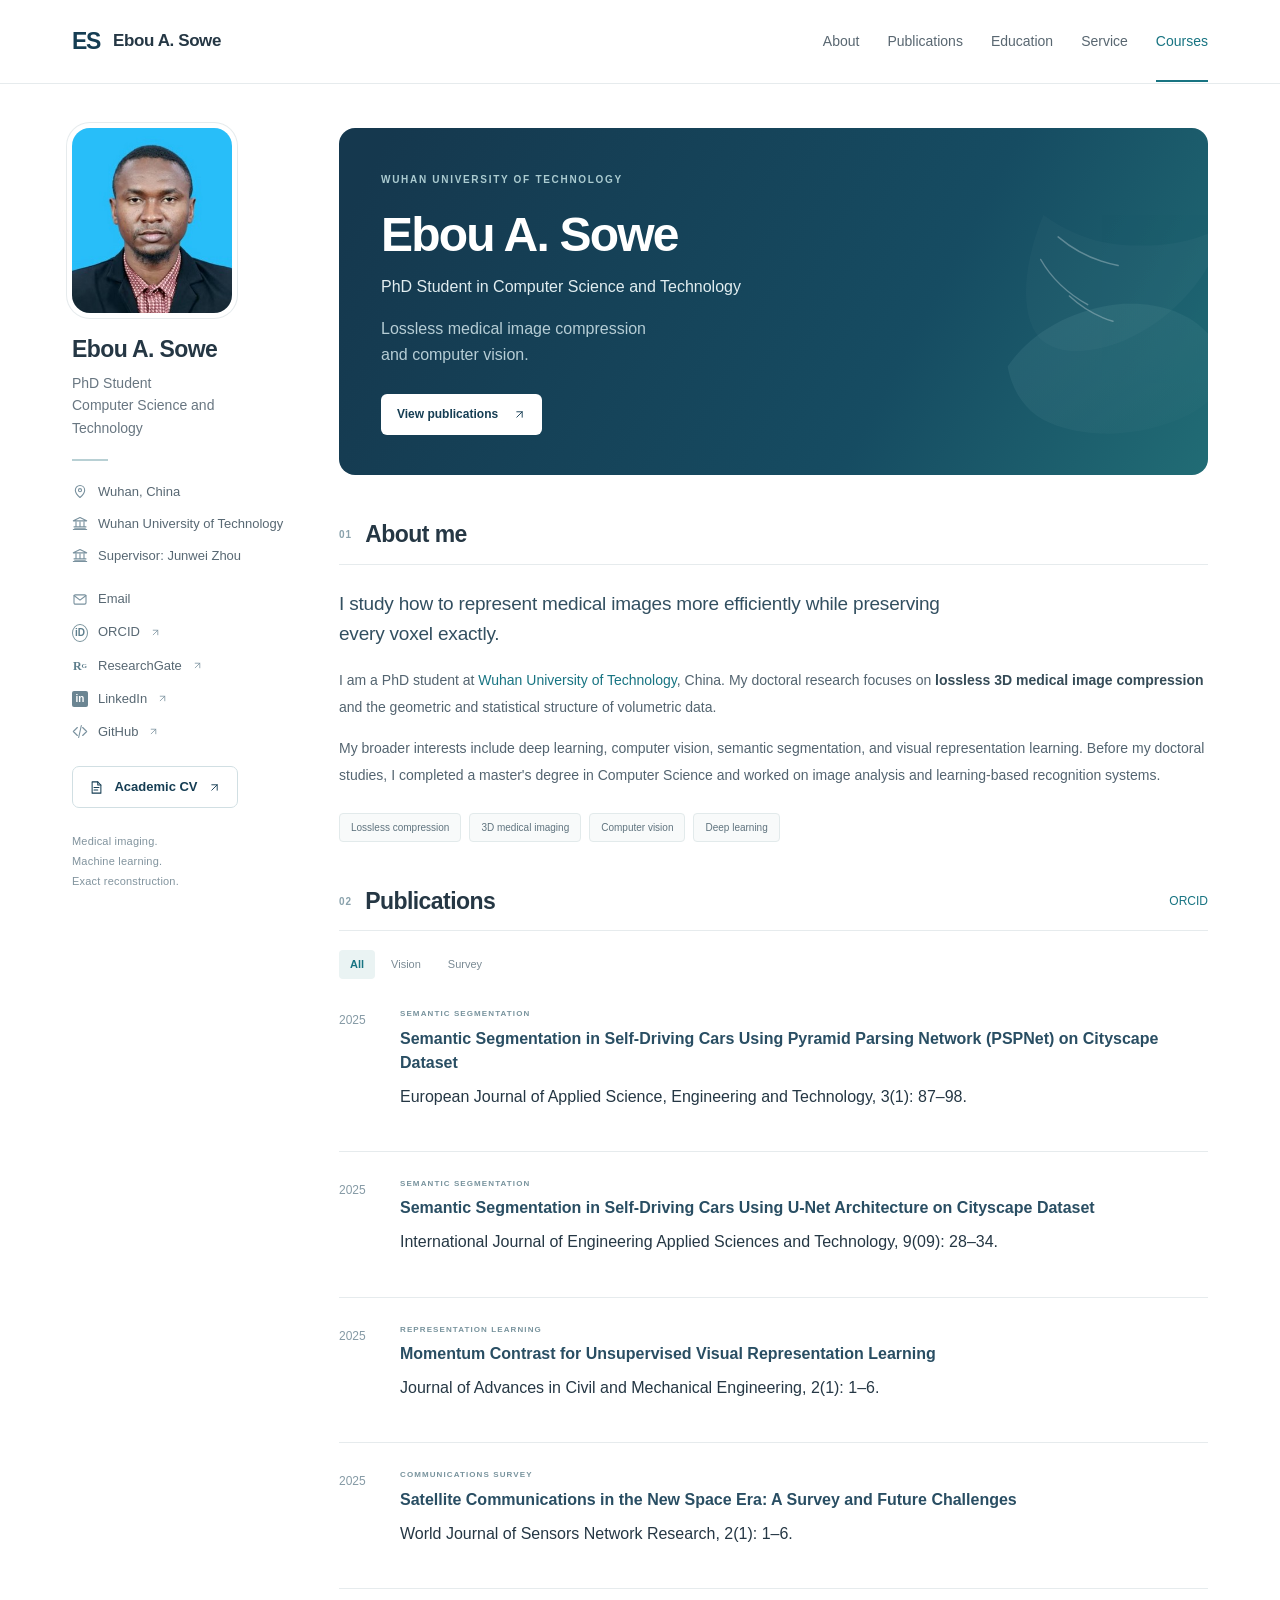
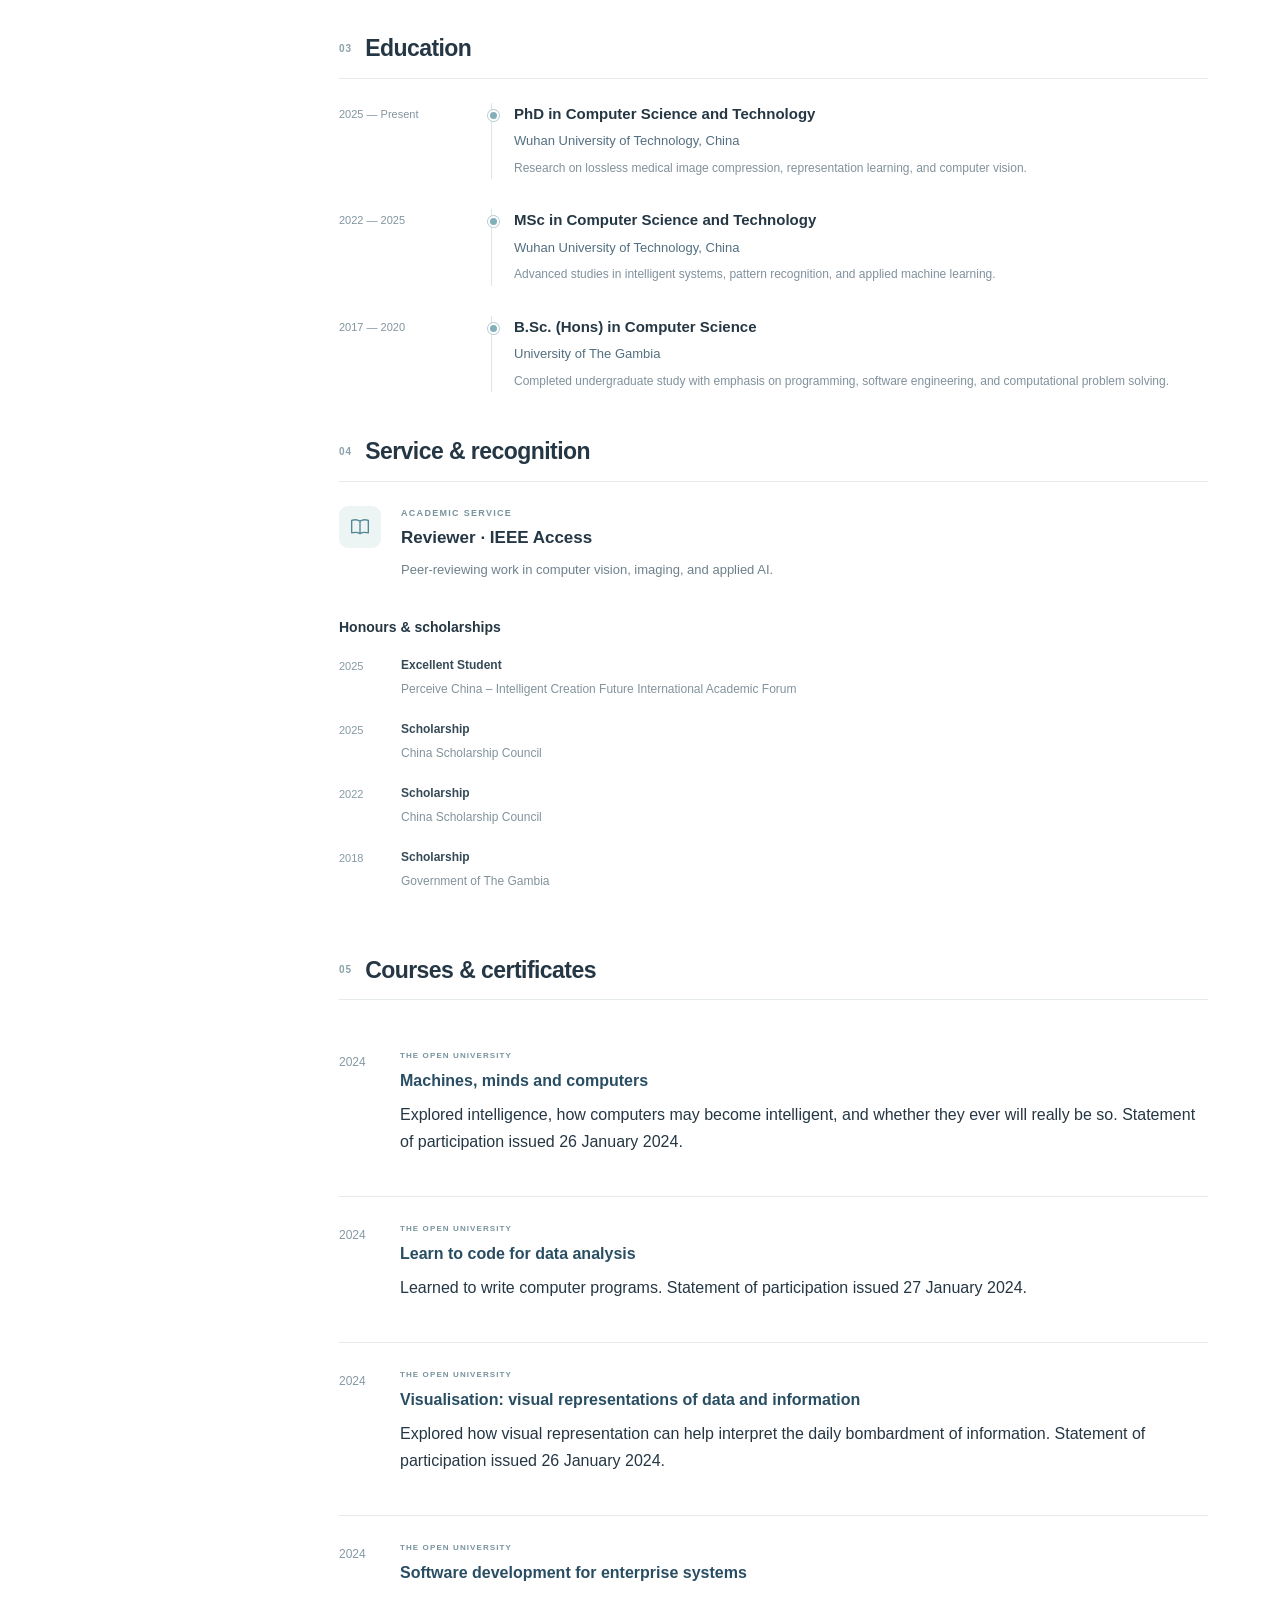
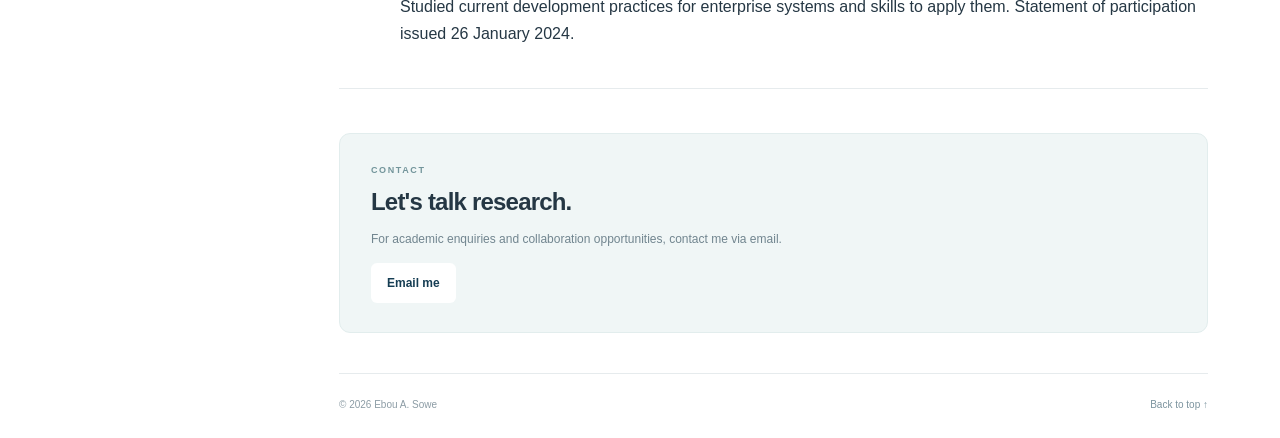
==== index.html @ 0eec3ebd "Remove course durations from OpenLearn labels" ====
<!doctype html>
<html lang="en">
<head>
  <meta charset="utf-8">
  <meta name="viewport" content="width=device-width,initial-scale=1">
  <meta name="description" content="Ebou A. Sowe is a PhD student at Wuhan University of Technology, researching lossless 3D medical image compression, computer vision, and visual representation learning.">
  <meta name="theme-color" content="#123d51">
  <meta property="og:title" content="Ebou A. Sowe | Academic Profile">
  <meta property="og:description" content="Research in lossless medical image compression and computer vision at Wuhan University of Technology.">
  <meta property="og:type" content="website">
  <link rel="canonical" href="https://ebousowe50.github.io/ebousowe/">
  <meta property="og:url" content="https://ebousowe50.github.io/ebousowe/">
  <meta property="og:image" content="https://ebousowe50.github.io/ebousowe/assets/portrait.jpeg">
  <title>Ebou A. Sowe | Academic Profile</title>
  <link rel="icon" href="assets/favicon.svg" type="image/svg+xml">
  <link rel="stylesheet" href="assets/style.css">
  <script src="assets/config.js" defer></script>
  <script src="assets/main.js" defer></script>
</head>
<body>
<a class="skip-link" href="#main">Skip to content</a>
<header class="site-header">
  <div class="header-inner">
    <a class="brand" href="./" aria-label="Ebou A. Sowe, home"><span class="brand-mark">ES</span><span>Ebou A. Sowe</span></a>
    <button class="menu-toggle" type="button" aria-controls="primary-nav" aria-expanded="false">Menu <span aria-hidden="true">☰</span></button>
    <nav id="primary-nav" aria-label="Main navigation">
      <a href="#about" class="active">About</a><a href="#publications">Publications</a><a href="#education">Education</a><a href="#service">Service</a><a href="#courses">Courses</a><a class="mobile-only" href="#contact">Contact</a>
    </nav>
  </div>
</header>
<div class="page-layout">
  <aside class="profile" aria-label="Researcher profile">
    <div class="portrait-wrap"><img src="assets/portrait.jpeg" width="278" height="371" alt="Portrait of Ebou A. Sowe" fetchpriority="high"></div>
    <h2>Ebou A. Sowe</h2>
    <p class="profile-role">PhD Student<br>Computer Science and Technology</p>
    <div class="profile-divider"></div>
    <p class="profile-detail"><svg aria-hidden="true"><use href="assets/icons.svg#pin"/></svg><span>Wuhan, China</span></p>
    <p class="profile-detail"><svg aria-hidden="true"><use href="assets/icons.svg#university"/></svg><a href="https://www.whut.edu.cn/" target="_blank" rel="noopener noreferrer">Wuhan University of Technology</a></p>
    <p class="profile-detail supervisor"><svg aria-hidden="true"><use href="assets/icons.svg#university"/></svg><span>Supervisor: <a href="https://junwzhou.github.io/" target="_blank" rel="noopener noreferrer">Junwei Zhou</a></span></p>
    <div class="profile-links">
      <a href="mailto:ebousowe50@gmail.com"><svg aria-hidden="true"><use href="assets/icons.svg#mail"/></svg>Email</a>
      <a href="https://orcid.org/0009-0000-5506-6283" target="_blank" rel="noopener noreferrer"><span class="orcid-icon" aria-hidden="true">iD</span>ORCID <svg class="arrow-icon external" aria-hidden="true"><use href="assets/icons.svg#arrow-up-right"/></svg></a>
      <a href="https://www.researchgate.net/profile/Ebou-A-Sowe" target="_blank" rel="noopener noreferrer"><span class="letter-icon" aria-hidden="true">R<sup>G</sup></span>ResearchGate <svg class="arrow-icon external" aria-hidden="true"><use href="assets/icons.svg#arrow-up-right"/></svg></a>
      <a href="https://www.linkedin.com/in/ebousowe50" target="_blank" rel="noopener noreferrer"><span class="linkedin-icon" aria-hidden="true">in</span>LinkedIn <svg class="arrow-icon external" aria-hidden="true"><use href="assets/icons.svg#arrow-up-right"/></svg></a>
      <a data-github-link hidden target="_blank" rel="noopener noreferrer"><svg aria-hidden="true"><use href="assets/icons.svg#code"/></svg>GitHub <svg class="arrow-icon external" aria-hidden="true"><use href="assets/icons.svg#arrow-up-right"/></svg></a>
      <a data-scholar-link hidden target="_blank" rel="noopener noreferrer"><svg aria-hidden="true"><use href="assets/icons.svg#book"/></svg>Google Scholar <svg class="arrow-icon external" aria-hidden="true"><use href="assets/icons.svg#arrow-up-right"/></svg></a>
    </div>
    <a class="cv-link" href="cv.html"><svg aria-hidden="true"><use href="assets/icons.svg#document"/></svg>Academic CV <svg class="arrow-icon" aria-hidden="true"><use href="assets/icons.svg#arrow-up-right"/></svg></a>
    <p class="profile-note">Medical imaging.<br>Machine learning.<br>Exact reconstruction.</p>
  </aside>

  <main id="main">
    <section class="hero" aria-labelledby="page-title">
      <div class="hero-content">
        <p class="eyebrow">Wuhan University of Technology</p>
        <h1 id="page-title">Ebou A. Sowe</h1>
        <p class="hero-role">PhD Student in Computer Science and Technology</p>
        <p class="hero-focus">Lossless medical image compression<br>and computer vision.</p>
        <div class="hero-actions"><a class="button button-light" href="#publications">View publications <svg class="arrow-icon" aria-hidden="true"><use href="assets/icons.svg#arrow-up-right"/></svg></a></div>
      </div>
      <svg class="volume-art" viewBox="0 0 270 310" aria-hidden="true"><defs><linearGradient id="slice" x1="0" y1="0" x2="1" y2="1"><stop stop-color="#8fd3d6" stop-opacity=".17"/><stop offset="1" stop-color="#ffffff" stop-opacity="0"/></linearGradient></defs><path d="M26 228c28-42 80-68 133-72 49-3 100 18 111 61 9 36-13 58-53 74-44 17-99 20-142 2-29-12-44-38-49-65Z" fill="url(#slice)"/><path d="M67 54c27 19 55 31 88 34 46 4 92-3 120-23-9 41-35 79-71 107-49 38-109 49-137 27-28-22-25-85 0-145Z" fill="rgba(255,255,255,.04)"/><g fill="none" stroke="rgba(255,255,255,.45)" stroke-linecap="round"><path d="M64 105c12 21 31 39 54 52"/><path d="M84 79c20 17 43 28 69 33"/><path d="M97 147c14 13 30 23 50 29"/></g></svg>
    </section>

    <section id="about" class="content-section about-section" aria-labelledby="about-title">
      <div class="section-heading"><span class="section-number">01</span><h2 id="about-title">About me</h2></div>
      <p class="intro">I study how to represent medical images more efficiently while preserving every voxel exactly.</p>
      <p>I am a PhD student at <a href="https://www.whut.edu.cn/" target="_blank" rel="noopener noreferrer">Wuhan University of Technology</a>, China. My doctoral research focuses on <strong>lossless 3D medical image compression</strong> and the geometric and statistical structure of volumetric data.</p>
      <p>My broader interests include deep learning, computer vision, semantic segmentation, and visual representation learning. Before my doctoral studies, I completed a master's degree in Computer Science and worked on image analysis and learning-based recognition systems.</p>
      <div class="interest-tags" aria-label="Research interests"><span>Lossless compression</span><span>3D medical imaging</span><span>Computer vision</span><span>Deep learning</span></div>
    </section>

    <section id="publications" class="content-section" aria-labelledby="publications-title">
      <div class="section-heading"><span class="section-number">02</span><h2 id="publications-title">Publications</h2><a class="section-aside section-link" href="https://orcid.org/0009-0000-5506-6283" target="_blank" rel="noopener noreferrer">ORCID</a></div>
      <div class="publication-tools"><div class="publication-filters" role="group" aria-label="Filter publications"><button type="button" class="selected" data-filter="all" aria-pressed="true">All</button><button type="button" data-filter="vision" aria-pressed="false">Vision</button><button type="button" data-filter="survey" aria-pressed="false">Survey</button></div></div>
      <div class="publication-list">
        <article class="publication" data-category="vision"><div class="publication-year">2025</div><div class="publication-body"><p class="item-label">Semantic segmentation</p><h3><a href="https://www.ejase.thelight.pub/issue/41695/2025-03-01-02" target="_blank" rel="noopener noreferrer">Semantic Segmentation in Self-Driving Cars Using Pyramid Parsing Network (PSPNet) on Cityscape Dataset</a></h3><p>European Journal of Applied Science, Engineering and Technology, 3(1): 87–98.</p></div></article>
        <article class="publication" data-category="vision"><div class="publication-year">2025</div><div class="publication-body"><p class="item-label">Semantic segmentation</p><h3><a href="https://ijeast.com/index.php?option=com_content&amp;view=article&amp;id=29" target="_blank" rel="noopener noreferrer">Semantic Segmentation in Self-Driving Cars Using U-Net Architecture on Cityscape Dataset</a></h3><p>International Journal of Engineering Applied Sciences and Technology, 9(09): 28–34.</p></div></article>
        <article class="publication" data-category="vision"><div class="publication-year">2025</div><div class="publication-body"><p class="item-label">Representation learning</p><h3><a href="https://www.researchgate.net/publication/390202580_Momentum_Contrast_for_Unsupervised_Visual_Representation_Learning" target="_blank" rel="noopener noreferrer">Momentum Contrast for Unsupervised Visual Representation Learning</a></h3><p>Journal of Advances in Civil and Mechanical Engineering, 2(1): 1–6.</p></div></article>
        <article class="publication" data-category="survey"><div class="publication-year">2025</div><div class="publication-body"><p class="item-label">Communications survey</p><h3><a href="https://mkscienceset.com/articles_file/217-_article1740030679.pdf" target="_blank" rel="noopener noreferrer">Satellite Communications in the New Space Era: A Survey and Future Challenges</a></h3><p>World Journal of Sensors Network Research, 2(1): 1–6.</p></div></article>
      </div>
    </section>

    <section id="education" class="content-section" aria-labelledby="education-title">
      <div class="section-heading"><span class="section-number">03</span><h2 id="education-title">Education</h2></div>
      <div class="timeline">
        <article><p class="timeline-date">2025 — Present</p><div><h3>PhD in Computer Science and Technology</h3><p class="institution">Wuhan University of Technology, China</p><p>Research on lossless medical image compression, representation learning, and computer vision.</p></div></article>
        <article><p class="timeline-date">2022 — 2025</p><div><h3>MSc in Computer Science and Technology</h3><p class="institution">Wuhan University of Technology, China</p><p>Advanced studies in intelligent systems, pattern recognition, and applied machine learning.</p></div></article>
        <article><p class="timeline-date">2017 — 2020</p><div><h3>B.Sc. (Hons) in Computer Science</h3><p class="institution">University of The Gambia</p><p>Completed undergraduate study with emphasis on programming, software engineering, and computational problem solving.</p></div></article>
      </div>
    </section>

    <section id="service" class="content-section" aria-labelledby="service-title">
      <div class="section-heading"><span class="section-number">04</span><h2 id="service-title">Service & recognition</h2></div>
      <div class="service-block"><div class="service-badge" aria-hidden="true"><svg><use href="assets/icons.svg#book"/></svg></div><div><p class="item-label">Academic service</p><h3>Reviewer · IEEE Access</h3><p>Peer-reviewing work in computer vision, imaging, and applied AI.</p></div></div>
      <h3 class="subheading">Honours & scholarships</h3><ul class="honours-list"><li><span>2025</span><div><strong>Excellent Student</strong><p>Perceive China – Intelligent Creation Future International Academic Forum</p></div></li><li><span>2025</span><div><strong>Scholarship</strong><p>China Scholarship Council</p></div></li><li><span>2022</span><div><strong>Scholarship</strong><p>China Scholarship Council</p></div></li><li><span>2018</span><div><strong>Scholarship</strong><p>Government of The Gambia</p></div></li></ul>
    </section>

    <section id="courses" class="content-section" aria-labelledby="courses-title">
      <div class="section-heading"><span class="section-number">05</span><h2 id="courses-title">Courses & certificates</h2></div>
      <div class="publication-list">
        <article class="publication"><div class="publication-year">2024</div><div class="publication-body"><p class="item-label">The Open University</p><h3><a href="https://www.open.edu/openlearn/digital-computing/machines-minds-and-computers/content-section-0" target="_blank" rel="noopener noreferrer">Machines, minds and computers</a></h3><p>Explored intelligence, how computers may become intelligent, and whether they ever will really be so. Statement of participation issued 26 January 2024.</p></div></article>
        <article class="publication"><div class="publication-year">2024</div><div class="publication-body"><p class="item-label">The Open University</p><h3><a href="https://www.open.edu/openlearn/digital-computing/learn-code-data-analysis/content-section-overview" target="_blank" rel="noopener noreferrer">Learn to code for data analysis</a></h3><p>Learned to write computer programs. Statement of participation issued 27 January 2024.</p></div></article>
        <article class="publication"><div class="publication-year">2024</div><div class="publication-body"><p class="item-label">The Open University</p><h3><a href="https://www.open.edu/openlearn/science-maths-technology/visualisation-visual-representations-data-and-information/content-section-0" target="_blank" rel="noopener noreferrer">Visualisation: visual representations of data and information</a></h3><p>Explored how visual representation can help interpret the daily bombardment of information. Statement of participation issued 26 January 2024.</p></div></article>
        <article class="publication"><div class="publication-year">2024</div><div class="publication-body"><p class="item-label">The Open University</p><h3><a href="https://www.open.edu/openlearn/science-maths-technology/software-development-enterprise-systems/content-section-0" target="_blank" rel="noopener noreferrer">Software development for enterprise systems</a></h3><p>Studied current development practices for enterprise systems and skills to apply them. Statement of participation issued 26 January 2024.</p></div></article>
      </div>
    </section>

    <section id="contact" class="contact-section" aria-labelledby="contact-title"><div><p class="eyebrow">Contact</p><h2 id="contact-title">Let's talk research.</h2><p>For academic enquiries and collaboration opportunities, contact me via email.</p><a class="button button-light" href="mailto:ebousowe50@gmail.com">Email me</a></div></section>
    <footer><p>© <span data-current-year>2026</span> Ebou A. Sowe</p><a href="#main">Back to top <span aria-hidden="true">↑</span></a></footer>
  </main>
</div>
</body>
</html>
---- assets/style.css ----
/* Academic profile. No framework or third-party font requests required. */
:root{--ink:#253744;--muted:#687681;--teal:#187482;--navy:#153d53;--line:#e6ebed;--paper:#fff;--soft:#f4f8f8;--radius:16px;--font:-apple-system,BlinkMacSystemFont,"Segoe UI",Roboto,Helvetica,Arial,sans-serif}
*{box-sizing:border-box}html{scroll-behavior:smooth;scroll-padding-top:100px}body{margin:0;background:var(--paper);font:16px/1.7 var(--font);color:var(--ink);-webkit-font-smoothing:antialiased}a{color:var(--teal);text-decoration:none}a:hover{text-decoration:underline;text-underline-offset:4px}button{font:inherit;cursor:pointer}a,button,summary{-webkit-tap-highlight-color:transparent}a:focus-visible,button:focus-visible,summary:focus-visible,pre:focus-visible{outline:3px solid #399da6;outline-offset:4px}button:disabled{cursor:default}[hidden]{display:none!important}h1,h2,h3,p{margin-top:0}h1,h2,h3{color:var(--ink);line-height:1.25}svg{width:20px;height:20px;fill:none;stroke:currentColor;stroke-width:1.65;stroke-linecap:round;stroke-linejoin:round;flex-shrink:0}.skip-link{position:fixed;top:-100px;left:20px;z-index:100;background:white;padding:10px 16px;box-shadow:0 2px 12px #0002}.skip-link:focus{top:8px}.site-header{position:sticky;top:0;background:rgba(255,255,255,.97);z-index:20;border-bottom:1px solid var(--line)}.header-inner{max-width:1200px;margin:auto;height:83px;padding:0 32px;display:flex;align-items:center;justify-content:space-between;gap:32px}.brand{display:flex;align-items:center;gap:13px;font-size:17px;font-weight:700;letter-spacing:-.4px;color:var(--ink);white-space:nowrap}.brand:hover{text-decoration:none}.brand-mark{font-size:23px;color:var(--navy);letter-spacing:-1.3px}.brand-mark span{color:var(--teal)}nav{display:flex;align-items:center;gap:28px}nav a{font-size:14px;font-weight:500;color:#596771;position:relative;padding:29px 0}nav a:hover,nav a.active{color:var(--teal);text-decoration:none}nav a.active:after{position:absolute;content:"";height:2px;background:var(--teal);bottom:0;left:0;right:0}.menu-toggle{display:none}.page-layout{max-width:1200px;padding:44px 32px 0;margin:auto;display:grid;grid-template-columns:212px minmax(0,1fr);gap:55px}.profile{position:sticky;top:120px;align-self:start}.portrait-wrap{width:160px;height:185px;border-radius:18px;overflow:hidden;background:#eaf2f4;margin-bottom:22px;box-shadow:0 0 0 5px #fff,0 0 0 6px var(--line)}.portrait-wrap img{width:100%;height:100%;object-fit:cover;object-position:center 34%;display:block}.profile h2{font-size:23px;letter-spacing:-.6px;margin-bottom:8px}.profile-role{font-size:14px;line-height:1.6;color:var(--muted);margin-bottom:20px}.profile-divider{width:36px;height:2px;background:#b8d0d4;margin-bottom:21px}.profile-detail,.profile-links a{font-size:13px;display:flex;align-items:flex-start;gap:10px;line-height:1.55;margin-bottom:12px;color:#586873}.profile-detail svg,.profile-links svg{width:16px;height:19px;color:#79919e}.profile-detail a{color:inherit}.profile-links{margin-top:23px}.profile-links a{align-items:center;margin-bottom:13px}.profile-links a:hover{color:var(--teal)}.external{font-size:12px;color:#8ca0a7}.orcid-icon,.linkedin-icon,.letter-icon{display:inline-flex;width:16px;flex-shrink:0;align-items:center;justify-content:center;font-size:12px;line-height:16px;color:#5e7e8c;font-weight:700}.orcid-icon{border:1px solid #7a949d;border-radius:50%;font-size:10px}.linkedin-icon{background:#6b8592;color:#fff;border-radius:2px;font-size:10px}.letter-icon{font-family:Georgia,serif}.letter-icon sup{font-size:7px}.cv-link{display:flex;align-items:center;justify-content:center;gap:10px;border:1px solid #d1dfe3;border-radius:7px;color:var(--navy);font-size:13px;font-weight:600;padding:9px 14px;width:166px;margin-top:24px}.cv-link svg{width:15px;height:17px}.cv-link:hover{background:var(--soft);text-decoration:none}.profile-note{font-size:11px;line-height:1.8;color:#82949e;margin:24px 0 0;letter-spacing:.2px}.hero{position:relative;overflow:hidden;background:linear-gradient(118deg,#15384e 5%,#164c62 65%,#216c75 100%);border-radius:var(--radius);padding:43px 42px 40px;min-height:341px;color:#d9e7ea}.hero-content{position:relative;z-index:1}.eyebrow{font-size:10px;text-transform:uppercase;letter-spacing:1.7px;font-weight:650;margin:0 0 17px}.hero .eyebrow{color:#abcbd0}.hero h1{font-size:48px;letter-spacing:-1.8px;font-weight:700;color:#fff;margin-bottom:8px}.hero-dot{color:#8ed0c7}.hero-role{font-size:16px;color:#e1edf0;margin-bottom:16px}.hero-focus{font-size:16px;color:#b6cdd5;line-height:1.6;margin-bottom:27px}.hero-actions{display:flex;gap:25px;align-items:center}.button{border-radius:6px;font-size:12px;display:inline-flex;align-items:center;gap:15px;padding:10px 16px;font-weight:650}.button-light{background:#fff;color:var(--navy)}.button:hover{text-decoration:none;box-shadow:0 3px 12px #0002}.hero-contact{font-size:12px;color:#d4e6e8}.hero-contact span{margin-left:9px}.volume-art{position:absolute;width:235px;height:280px;right:-12px;top:35px;stroke:none;opacity:.65}.content-section{padding-top:45px;scroll-margin-top:5px}.section-heading{display:flex;align-items:center;gap:13px;margin-bottom:24px;border-bottom:1px solid var(--line);padding-bottom:15px}.section-heading h2{font-size:23px;margin:0;letter-spacing:-.55px;font-weight:650}.section-number{font-size:10px;color:#8aa2ac;font-weight:600;letter-spacing:1px}.section-aside{font-size:10px;color:#84939c;margin-left:auto;white-space:nowrap}.section-link{color:var(--teal);font-size:12px}.content-section>p{font-size:14px;line-height:1.9;color:#536470;margin-bottom:15px}.content-section>p.intro{font-size:19px;line-height:1.6;color:#324f60;letter-spacing:-.2px;margin-bottom:18px;max-width:650px}.content-section strong{font-weight:600;color:#354b57}.interest-tags{display:flex;flex-wrap:wrap;gap:8px;margin-top:24px}.interest-tags span{font-size:10px;padding:5px 11px;border:1px solid #e2eaeb;border-radius:4px;background:#f8fafa;color:#60747f}.content-section>p.section-intro{font-size:13px;margin-top:-6px;margin-bottom:22px}.research-list{border:1px solid var(--line);border-radius:11px;padding:0 24px}.research-item{display:grid;grid-template-columns:34px 1fr;gap:19px;padding:25px 0;border-bottom:1px solid var(--line)}.research-item:last-child{border-bottom:0}.research-glyph{color:#6f9aa4;padding-top:5px}.research-glyph svg{width:28px;height:28px;stroke-width:1.3}.item-label{font-size:9px;font-weight:650;letter-spacing:1.3px;text-transform:uppercase;color:#78939d;margin:0 0 6px}.research-item h3{font-size:18px;margin-bottom:8px;letter-spacing:-.3px}.research-item p:not(.item-label){font-size:13px;line-height:1.8;color:#677985;margin-bottom:12px;max-width:585px}.small-tags{display:flex;gap:15px;flex-wrap:wrap;font-size:10px;color:#71909a}.small-tags span+span:before{content:"·";margin-right:15px;color:#9db3bb}.publication-tools{display:flex;align-items:center;justify-content:space-between;gap:15px;margin:-5px 0 3px}.publication-filters{display:flex;gap:5px;flex-wrap:wrap}.publication-filters button{border:0;border-radius:4px;padding:5px 11px;font-size:11px;color:#7a8a94;background:transparent}.publication-filters button:hover{background:#f1f6f6}.publication-filters button.selected{color:var(--teal);background:#eaf3f3;font-weight:600}#publication-count{font-size:10px;color:#91a0a8;margin:0;white-space:nowrap}.publication{display:grid;grid-template-columns:44px minmax(0,1fr);gap:17px;padding:25px 0;border-bottom:1px solid var(--line)}.publication-year{color:#859aa5;font-size:12px;padding-top:3px}.publication h3{font-size:16px;line-height:1.5;font-weight:600;margin-bottom:8px}.publication h3 a{color:#294e63}.publication h3 a:hover{color:var(--teal)}.publication .item-label{font-size:8px;letter-spacing:1.1px}.authors{font-size:12px;color:#687e8b;line-height:1.7;margin-bottom:5px}.authors strong{font-weight:600}.venue{font-size:11px;font-style:italic;color:#7f919d;line-height:1.8;margin-bottom:11px}.publication-actions{display:flex;align-items:baseline;gap:17px;flex-wrap:wrap;font-size:10px}.publication-actions>a{font-weight:600}.publication-actions details{flex:1;min-width:0}.publication-actions summary{cursor:pointer;color:#79919d;list-style:none}.publication-actions summary::-webkit-details-marker{display:none}.publication-actions summary:after{content:" +";color:#96a7af}.publication-actions details[open] summary:after{content:" −"}.publication-actions pre{white-space:pre-wrap;overflow-wrap:anywhere;word-break:break-word;max-width:100%;font-size:10px;line-height:1.6;background:var(--soft);border-radius:5px;padding:14px;color:#587482}.timeline{position:relative}.timeline article{display:grid;grid-template-columns:130px 1fr;gap:22px;position:relative;padding-bottom:30px}.timeline article:last-child{padding-bottom:0}.timeline-date{font-size:11px;color:#81949f;line-height:1.7;padding-top:2px;margin-bottom:0}.timeline article>div{padding-left:22px;border-left:1px solid #dce6e9;position:relative}.timeline article>div:before{content:"";position:absolute;left:-4px;top:7px;width:7px;height:7px;background:#83afb8;border:2px solid #fff;box-shadow:0 0 0 1px #b8cdd1;border-radius:50%}.timeline h3{font-size:15px;line-height:1.5;margin-bottom:4px}.timeline p:not(.timeline-date){font-size:12px;line-height:1.8;color:#80919c;margin-bottom:0}.timeline p.institution{font-size:13px;color:#536f80;margin-bottom:5px}.service-block{display:grid;grid-template-columns:44px 1fr;gap:18px}.service-badge{height:42px;width:42px;border-radius:9px;background:#edf4f4;display:grid;place-items:center;color:#548895}.service-block h3{font-size:17px;margin-bottom:9px}.service-block p:not(.item-label){font-size:13px;color:#6e808b;line-height:1.8;margin-bottom:7px}.service-block p.subtle{font-size:10px;color:#8b9ba5}.subheading{font-size:14px;margin:31px 0 18px}.honours-list{list-style:none;margin:0;padding:0}.honours-list li{display:grid;grid-template-columns:44px 1fr;gap:18px;font-size:12px;margin-bottom:18px}.honours-list li>span{font-size:11px;color:#8699a3;padding-top:2px}.honours-list strong{font-weight:550}.honours-list p{font-size:12px;color:#82939d;line-height:1.8;margin:4px 0 0}.contact-section{scroll-margin-top:110px;display:grid;grid-template-columns:1.35fr 1fr;gap:32px;padding:29px 31px;background:#f0f6f6;border:1px solid #e2eded;border-radius:11px;margin-top:44px}.contact-section .eyebrow{font-size:9px;color:#73959b;letter-spacing:1.6px;margin-bottom:9px}.contact-section h2{font-size:24px;letter-spacing:-.8px;margin-bottom:12px}.contact-section p:not(.eyebrow){font-size:12px;color:#71858f;line-height:1.8;margin-bottom:12px}.contact-email{font-size:13px;font-weight:600}.contact-email span{padding-left:8px}.contact-location{border-left:1px solid #d6e4e7;padding-left:26px;align-self:center;color:#7298a1}.contact-location svg{width:24px;height:24px;margin-bottom:7px}.contact-location p{font-size:10px!important;margin-bottom:0!important}.contact-location strong{font-weight:600;color:#627e8c}footer{display:flex;justify-content:space-between;align-items:center;border-top:1px solid var(--line);padding:22px 0 25px;margin-top:40px;font-size:10px;color:#8c9ca5}footer p{margin:0}footer a{color:#7b939e}.cv-page{max-width:820px;margin:0 auto;padding:40px 28px}.cv-toolbar{display:flex;justify-content:space-between;align-items:center;margin-bottom:35px;font-size:13px}.cv-toolbar button{border:1px solid #cfdee3;background:#fff;border-radius:5px;padding:7px 13px;color:var(--navy);font-size:12px}.cv-header{padding-bottom:22px;border-bottom:2px solid var(--navy);margin-bottom:28px}.cv-header h1{font-size:35px;margin-bottom:6px;letter-spacing:-1px}.cv-header p{margin-bottom:5px;font-size:14px;color:#66808d}.cv-page section{margin-bottom:28px}.cv-page section h2{font-size:17px;text-transform:uppercase;letter-spacing:1px;margin-bottom:17px;color:var(--navy);border-bottom:1px solid var(--line);padding-bottom:8px}.cv-page h3{font-size:14px;margin-bottom:5px}.cv-page p,.cv-page li{font-size:13px;line-height:1.7}.cv-page li{margin-bottom:12px}.cv-page .cv-entry{margin-bottom:17px}.cv-page .cv-entry p{margin-bottom:3px}.cv-date{float:right;color:#7b8c97;font-size:12px}.cv-page .cv-links{font-size:12px}.cv-page .cv-links a{display:inline-block;margin-right:12px}
@media(min-width:1500px){.page-layout,.header-inner{max-width:1260px}.page-layout{gap:65px;grid-template-columns:225px minmax(0,1fr)}.hero{padding:48px}.hero h1{font-size:52px}}
@media(max-width:1080px){.header-inner{padding:0 26px;gap:20px}nav{gap:20px}.page-layout{padding:34px 26px 0;grid-template-columns:180px minmax(0,1fr);gap:34px}.hero{padding:36px 30px}.hero h1{font-size:42px}.volume-art{right:-70px;opacity:.35}.hero-focus{font-size:15px}.profile h2{font-size:21px}.contact-section{gap:23px;padding:25px}.contact-location{padding-left:20px}}
@media(max-width:780px){html{scroll-padding-top:85px}.header-inner{height:67px;padding:0 22px}.brand{font-size:15px}.brand-mark{font-size:22px}.menu-toggle{display:flex;align-items:center;gap:12px;background:none;border:0;font-size:12px;color:var(--navy);padding:9px 0 9px 16px}nav{display:none;position:absolute;top:66px;left:0;right:0;background:#fff;border-bottom:1px solid var(--line);padding:12px 22px 18px;box-shadow:0 8px 14px #123d5108;gap:0;flex-direction:column;align-items:stretch}nav.open{display:flex}nav a{padding:9px 0;font-size:14px}nav a.active:after{display:none}.page-layout{display:block;padding:27px 22px 0}.profile{display:grid;grid-template-columns:86px 1fr;column-gap:21px;position:static;margin-bottom:30px}.portrait-wrap{grid-row:1/4;width:86px;height:106px;border-radius:11px;margin:0;box-shadow:0 0 0 3px #fff,0 0 0 4px var(--line)}.profile h2{font-size:22px;margin:3px 0 5px;align-self:end}.profile-role{font-size:12px;margin:0;line-height:1.55}.profile-role{white-space:normal}.profile-detail{grid-column:2;font-size:11px;margin:6px 0 0}.profile-detail svg{width:13px;height:16px}.profile-detail a br{display:none}.profile-detail:nth-of-type(2){display:none}.profile-divider,.profile-note,.profile-links,.cv-link{display:none}.hero{min-height:310px;padding:31px 27px}.hero h1{font-size:39px}.hero .eyebrow{font-size:9px;letter-spacing:1.3px}.hero-role{font-size:13px}.hero-focus{font-size:14px;margin-bottom:23px}.volume-art{width:200px;right:-65px;top:35px}.hero-actions{gap:19px}.button{font-size:11px;padding:9px 13px}.hero-contact{font-size:11px}.content-section{padding-top:35px}.section-heading{gap:10px;margin-bottom:21px;padding-bottom:13px}.section-heading h2{font-size:22px}.section-aside{font-size:9px}.content-section>p.intro{font-size:18px}.content-section>p{font-size:13px}.research-list{padding:0 19px}.research-item{gap:12px;grid-template-columns:28px 1fr;padding:23px 0}.research-glyph svg{width:23px;height:23px}.research-item h3{font-size:17px}.publication{grid-template-columns:35px minmax(0,1fr);gap:12px}.publication h3{font-size:15px}.publication-year{font-size:11px}.publication-tools{align-items:flex-start}.publication-filters button{font-size:10px;padding:5px 9px}#publication-count{font-size:9px;padding-top:6px}.timeline article{grid-template-columns:102px 1fr;gap:12px}.timeline-date{font-size:10px}.timeline article>div{padding-left:16px}.timeline h3{font-size:14px}.timeline p.institution{font-size:12px}.timeline p:not(.timeline-date){font-size:11px}.contact-section{margin-top:34px;padding:24px;grid-template-columns:1fr;gap:22px}.contact-location{padding:19px 0 0;border-left:0;border-top:1px solid #d6e4e7;display:flex;gap:15px;align-items:flex-start}.contact-location svg{margin:0;flex-shrink:0}.contact-location p br:first-child{display:none}.contact-section h2{font-size:23px}footer{margin-top:30px;padding:20px 0}.cv-date{float:none;display:block;margin-bottom:4px}}
@media(prefers-reduced-motion:reduce){html{scroll-behavior:auto}}
@media print{.site-header,.profile,.hero-actions,.publication-tools,.publication-actions,.skip-link,footer,.cv-toolbar{display:none!important}.page-layout{display:block;padding:0;max-width:none}.hero{background:none;color:var(--ink);padding:0;min-height:0}.hero h1,.hero p{color:var(--ink)!important}.volume-art{display:none}.content-section{padding-top:20px}.publication,.research-item,.timeline article,.service-block,.honours-list li,.cv-entry{break-inside:avoid}.cv-page{padding:0;max-width:none}.cv-page a{color:inherit}.cv-page h1{font-size:29px}.cv-page section{margin-bottom:22px}.cv-page p,.cv-page li{font-size:10px}.cv-page h3{font-size:12px}.cv-header p{font-size:11px}.cv-page section h2{font-size:13px}.cv-date{font-size:10px}.cv-links a{font-size:10px}.contact-section{break-inside:avoid}body{color:#222}a{color:#222}.cv-page ul{padding-left:17px}}

.arrow-icon{display:inline-block;width:13px!important;height:13px!important;vertical-align:-2px;stroke-width:1.7}.profile-links .arrow-icon.external{width:11px!important;height:11px!important}.contact-email .arrow-icon{margin-left:6px}

.mobile-only{display:none}.contact-socials{display:flex;flex-wrap:wrap;gap:14px;margin-top:16px;font-size:10px}.contact-socials a{color:#64828d}@media(max-width:780px){.mobile-only{display:block}}
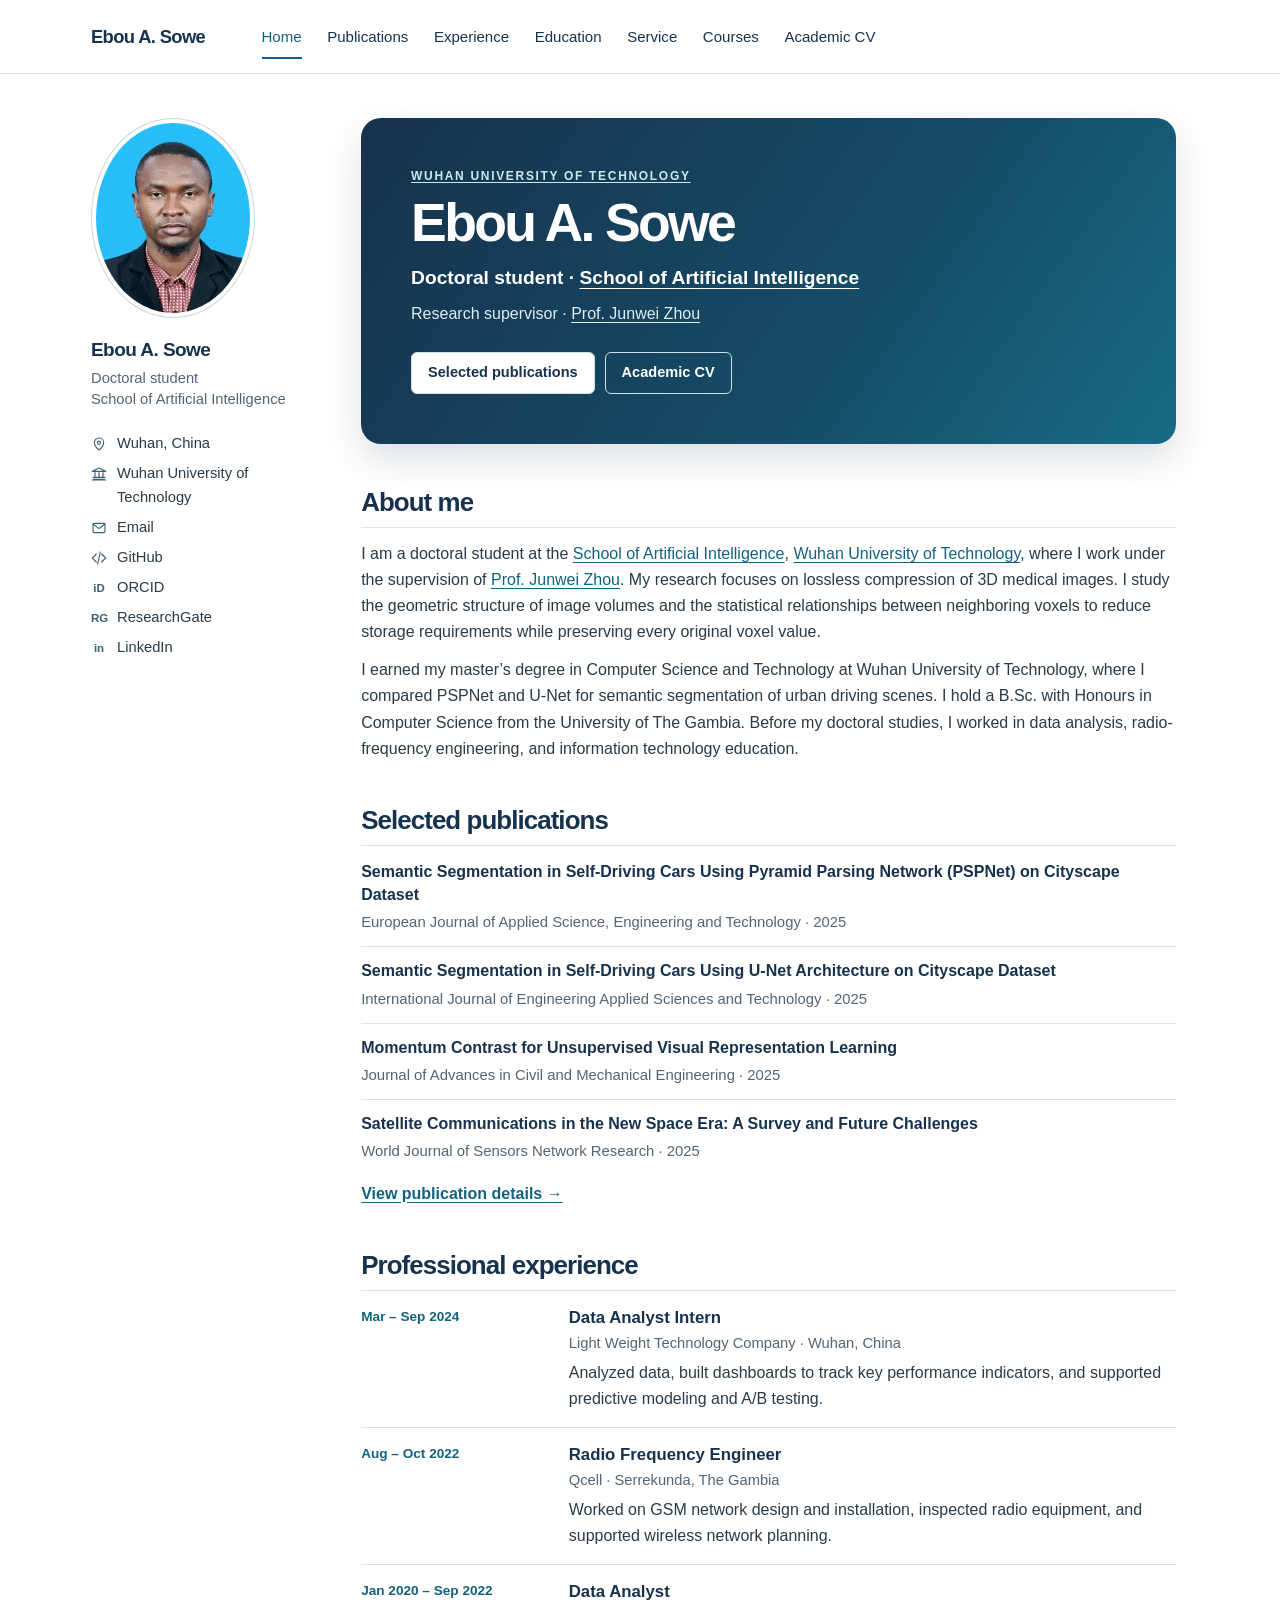
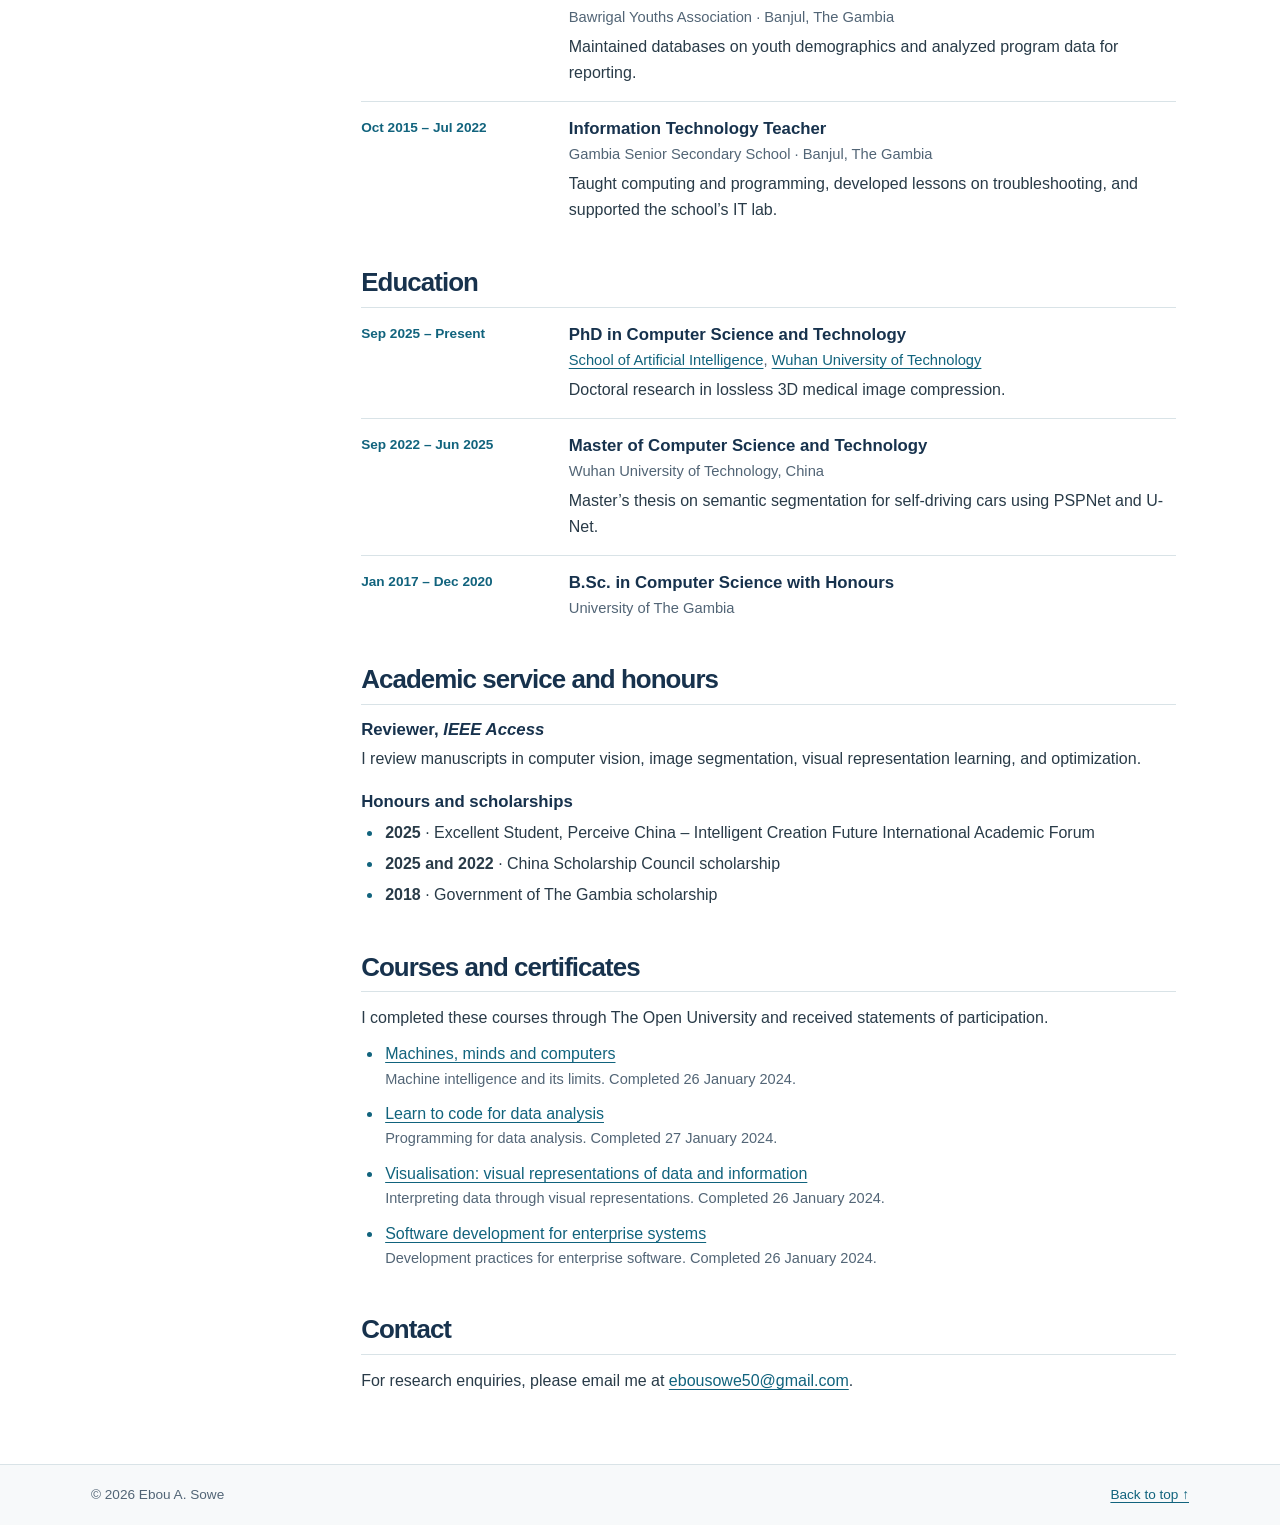
==== commit 19e6a850: "Update Ebou Sowe’s academic profile, experience, and selected publications" ====
--- a/index.html
+++ b/index.html
@@ -2,112 +2,173 @@
 <html lang="en">
 <head>
   <meta charset="utf-8">
-  <meta name="viewport" content="width=device-width,initial-scale=1">
-  <meta name="description" content="Ebou A. Sowe is a PhD student at Wuhan University of Technology, researching lossless 3D medical image compression, computer vision, and visual representation learning.">
-  <meta name="theme-color" content="#123d51">
+  <meta name="viewport" content="width=device-width, initial-scale=1">
+  <meta name="description" content="Ebou A. Sowe, doctoral student at the School of Artificial Intelligence, Wuhan University of Technology. Research, selected publications, and professional experience.">
+  <meta name="theme-color" content="#17324d">
   <meta property="og:title" content="Ebou A. Sowe | Academic Profile">
-  <meta property="og:description" content="Research in lossless medical image compression and computer vision at Wuhan University of Technology.">
+  <meta property="og:description" content="Ebou A. Sowe, doctoral student at the School of Artificial Intelligence, Wuhan University of Technology. Research, selected publications, and professional experience.">
   <meta property="og:type" content="website">
-  <link rel="canonical" href="https://ebousowe50.github.io/ebousowe/">
   <meta property="og:url" content="https://ebousowe50.github.io/ebousowe/">
   <meta property="og:image" content="https://ebousowe50.github.io/ebousowe/assets/portrait.jpeg">
-  <title>Ebou A. Sowe | Academic Profile</title>
+  <link rel="canonical" href="https://ebousowe50.github.io/ebousowe/">
   <link rel="icon" href="assets/favicon.svg" type="image/svg+xml">
   <link rel="stylesheet" href="assets/style.css">
   <script src="assets/config.js" defer></script>
   <script src="assets/main.js" defer></script>
+  <title>Ebou A. Sowe | Academic Profile</title>
 </head>
 <body>
-<a class="skip-link" href="#main">Skip to content</a>
-<header class="site-header">
-  <div class="header-inner">
-    <a class="brand" href="./" aria-label="Ebou A. Sowe, home"><span class="brand-mark">ES</span><span>Ebou A. Sowe</span></a>
-    <button class="menu-toggle" type="button" aria-controls="primary-nav" aria-expanded="false">Menu <span aria-hidden="true">☰</span></button>
-    <nav id="primary-nav" aria-label="Main navigation">
-      <a href="#about" class="active">About</a><a href="#publications">Publications</a><a href="#education">Education</a><a href="#service">Service</a><a href="#courses">Courses</a><a class="mobile-only" href="#contact">Contact</a>
-    </nav>
+  <a class="skip-link" href="#main">Skip to content</a>
+  <header class="site-header">
+    <div class="masthead">
+      <a class="brand" href="./">Ebou A. Sowe</a>
+      <button class="menu-toggle" type="button" aria-controls="primary-nav" aria-expanded="false">Menu</button>
+      <nav id="primary-nav" aria-label="Main navigation">
+        <a href="./" aria-current="page">Home</a>
+        <a href="publications.html">Publications</a>
+        <a href="#experience">Experience</a>
+        <a href="#education">Education</a>
+        <a href="#service">Service</a>
+        <a href="#courses">Courses</a>
+        <a href="cv.html">Academic CV</a>
+      </nav>
+    </div>
+  </header>
+  <div class="page-layout">
+    <aside class="profile" aria-label="Researcher profile">
+      <img class="portrait" src="assets/portrait.jpeg" width="278" height="371" alt="Portrait of Ebou A. Sowe" fetchpriority="high">
+      <div class="profile-bio">
+        <p class="profile-name">Ebou A. Sowe</p>
+        <p class="profile-role">Doctoral student<br>School of Artificial Intelligence</p>
+      </div>
+      <ul class="profile-links">
+        <li><svg class="icon" aria-hidden="true" focusable="false"><use href="assets/icons.svg#pin"></use></svg><span>Wuhan, China</span></li>
+        <li><svg class="icon" aria-hidden="true" focusable="false"><use href="assets/icons.svg#university"></use></svg><a href="https://www.whut.edu.cn/">Wuhan University of Technology</a></li>
+        <li><svg class="icon" aria-hidden="true" focusable="false"><use href="assets/icons.svg#mail"></use></svg><a href="mailto:ebousowe50@gmail.com">Email</a></li>
+        <li><svg class="icon" aria-hidden="true" focusable="false"><use href="assets/icons.svg#code"></use></svg><a data-github-link href="https://github.com/ebousowe50">GitHub</a></li>
+        <li><span class="text-icon" aria-hidden="true">iD</span><a href="https://orcid.org/0009-0000-5506-6283">ORCID</a></li>
+        <li><span class="text-icon" aria-hidden="true">RG</span><a href="https://www.researchgate.net/profile/Ebou-A-Sowe">ResearchGate</a></li>
+        <li><span class="text-icon" aria-hidden="true">in</span><a href="https://www.linkedin.com/in/ebousowe50">LinkedIn</a></li>
+        <li data-scholar-item hidden><svg class="icon" aria-hidden="true" focusable="false"><use href="assets/icons.svg#book"></use></svg><a data-scholar-link>Google Scholar</a></li>
+      </ul>
+    </aside>
+    <main id="main" tabindex="-1">
+      <header class="hero" aria-labelledby="page-title">
+        <p class="hero-affiliation"><a href="https://www.whut.edu.cn/">Wuhan University of Technology</a></p>
+        <h1 id="page-title">Ebou A. Sowe</h1>
+        <p class="hero-role">Doctoral student · <a href="https://csai.whut.edu.cn/">School of Artificial Intelligence</a></p>
+        <p class="hero-supervisor">Research supervisor · <a href="https://junwzhou.github.io/">Prof. Junwei Zhou</a></p>
+        <div class="hero-actions">
+          <a class="button button-primary" href="#publications">Selected publications</a>
+          <a class="button button-outline" href="cv.html">Academic CV</a>
+        </div>
+      </header>
+
+      <section id="about" aria-labelledby="about-title">
+        <h2 id="about-title">About me</h2>
+        <p>I am a doctoral student at the <a href="https://csai.whut.edu.cn/">School of Artificial Intelligence</a>, <a href="https://www.whut.edu.cn/">Wuhan University of Technology</a>, where I work under the supervision of <a href="https://junwzhou.github.io/">Prof. Junwei Zhou</a>. My research focuses on lossless compression of 3D medical images. I study the geometric structure of image volumes and the statistical relationships between neighboring voxels to reduce storage requirements while preserving every original voxel value.</p>
+        <p>I earned my master’s degree in Computer Science and Technology at Wuhan University of Technology, where I compared PSPNet and U-Net for semantic segmentation of urban driving scenes. I hold a B.Sc. with Honours in Computer Science from the University of The Gambia. Before my doctoral studies, I worked in data analysis, radio-frequency engineering, and information technology education.</p>
+      </section>
+
+      <section id="publications" aria-labelledby="publications-title">
+        <h2 id="publications-title">Selected publications</h2>
+        <ul class="selected-papers">
+          <li>
+            <a class="paper-title" href="publications.html#pspnet">Semantic Segmentation in Self-Driving Cars Using Pyramid Parsing Network (PSPNet) on Cityscape Dataset</a>
+            <span class="paper-venue">European Journal of Applied Science, Engineering and Technology · 2025</span>
+          </li>
+          <li>
+            <a class="paper-title" href="publications.html#unet">Semantic Segmentation in Self-Driving Cars Using U-Net Architecture on Cityscape Dataset</a>
+            <span class="paper-venue">International Journal of Engineering Applied Sciences and Technology · 2025</span>
+          </li>
+          <li>
+            <a class="paper-title" href="publications.html#momentum">Momentum Contrast for Unsupervised Visual Representation Learning</a>
+            <span class="paper-venue">Journal of Advances in Civil and Mechanical Engineering · 2025</span>
+          </li>
+          <li>
+            <a class="paper-title" href="publications.html#satellite">Satellite Communications in the New Space Era: A Survey and Future Challenges</a>
+            <span class="paper-venue">World Journal of Sensors Network Research · 2025</span>
+          </li>
+        </ul>
+        <a class="section-link" href="publications.html">View publication details <span aria-hidden="true">→</span></a>
+      </section>
+
+      <section id="experience" aria-labelledby="experience-title">
+        <h2 id="experience-title">Professional experience</h2>
+        <ul class="entry-list">
+          <li class="entry">
+            <p class="entry-date">Mar – Sep 2024</p>
+            <div><h3>Data Analyst Intern</h3><p class="entry-place">Light Weight Technology Company · Wuhan, China</p>
+              <p>Analyzed data, built dashboards to track key performance indicators, and supported predictive modeling and A/B testing.</p></div>
+          </li>
+          <li class="entry">
+            <p class="entry-date">Aug – Oct 2022</p>
+            <div><h3>Radio Frequency Engineer</h3><p class="entry-place">Qcell · Serrekunda, The Gambia</p>
+              <p>Worked on GSM network design and installation, inspected radio equipment, and supported wireless network planning.</p></div>
+          </li>
+          <li class="entry">
+            <p class="entry-date">Jan 2020 – Sep 2022</p>
+            <div><h3>Data Analyst</h3><p class="entry-place">Bawrigal Youths Association · Banjul, The Gambia</p>
+              <p>Maintained databases on youth demographics and analyzed program data for reporting.</p></div>
+          </li>
+          <li class="entry">
+            <p class="entry-date">Oct 2015 – Jul 2022</p>
+            <div><h3>Information Technology Teacher</h3><p class="entry-place">Gambia Senior Secondary School · Banjul, The Gambia</p>
+              <p>Taught computing and programming, developed lessons on troubleshooting, and supported the school’s IT lab.</p></div>
+          </li>
+        </ul>
+      </section>
+
+      <section id="education" aria-labelledby="education-title">
+        <h2 id="education-title">Education</h2>
+        <ul class="entry-list">
+          <li class="entry"><p class="entry-date">Sep 2025 – Present</p><div>
+            <h3>PhD in Computer Science and Technology</h3>
+            <p class="entry-place"><a href="https://csai.whut.edu.cn/">School of Artificial Intelligence</a>, <a href="https://www.whut.edu.cn/">Wuhan University of Technology</a></p>
+            <p>Doctoral research in lossless 3D medical image compression.</p>
+          </div></li>
+          <li class="entry"><p class="entry-date">Sep 2022 – Jun 2025</p><div>
+            <h3>Master of Computer Science and Technology</h3>
+            <p class="entry-place">Wuhan University of Technology, China</p>
+            <p>Master’s thesis on semantic segmentation for self-driving cars using PSPNet and U-Net.</p>
+          </div></li>
+          <li class="entry"><p class="entry-date">Jan 2017 – Dec 2020</p><div>
+            <h3>B.Sc. in Computer Science with Honours</h3><p class="entry-place">University of The Gambia</p>
+          </div></li>
+        </ul>
+      </section>
+
+      <section id="service" aria-labelledby="service-title">
+        <h2 id="service-title">Academic service and honours</h2>
+        <h3>Reviewer, <em>IEEE Access</em></h3>
+        <p>I review manuscripts in computer vision, image segmentation, visual representation learning, and optimization.</p>
+        <h3 class="minor-heading">Honours and scholarships</h3>
+        <ul class="plain-list">
+          <li><strong>2025</strong> · Excellent Student, Perceive China – Intelligent Creation Future International Academic Forum</li>
+          <li><strong>2025 and 2022</strong> · China Scholarship Council scholarship</li>
+          <li><strong>2018</strong> · Government of The Gambia scholarship</li>
+        </ul>
+      </section>
+
+      <section id="courses" aria-labelledby="courses-title">
+        <h2 id="courses-title">Courses and certificates</h2>
+        <p>I completed these courses through The Open University and received statements of participation.</p>
+        <ul class="plain-list course-list">
+          <li><a href="https://www.open.edu/openlearn/digital-computing/machines-minds-and-computers/content-section-0">Machines, minds and computers</a><p>Machine intelligence and its limits. Completed 26 January 2024.</p></li>
+          <li><a href="https://www.open.edu/openlearn/digital-computing/learn-code-data-analysis/content-section-overview">Learn to code for data analysis</a><p>Programming for data analysis. Completed 27 January 2024.</p></li>
+          <li><a href="https://www.open.edu/openlearn/science-maths-technology/visualisation-visual-representations-data-and-information/content-section-0">Visualisation: visual representations of data and information</a><p>Interpreting data through visual representations. Completed 26 January 2024.</p></li>
+          <li><a href="https://www.open.edu/openlearn/science-maths-technology/software-development-enterprise-systems/content-section-0">Software development for enterprise systems</a><p>Development practices for enterprise software. Completed 26 January 2024.</p></li>
+        </ul>
+      </section>
+
+      <section id="contact" aria-labelledby="contact-title">
+        <h2 id="contact-title">Contact</h2>
+        <p>For research enquiries, please email me at <a href="mailto:ebousowe50@gmail.com">ebousowe50@gmail.com</a>.</p>
+      </section>
+    </main>
   </div>
-</header>
-<div class="page-layout">
-  <aside class="profile" aria-label="Researcher profile">
-    <div class="portrait-wrap"><img src="assets/portrait.jpeg" width="278" height="371" alt="Portrait of Ebou A. Sowe" fetchpriority="high"></div>
-    <h2>Ebou A. Sowe</h2>
-    <p class="profile-role">PhD Student<br>Computer Science and Technology</p>
-    <div class="profile-divider"></div>
-    <p class="profile-detail"><svg aria-hidden="true"><use href="assets/icons.svg#pin"/></svg><span>Wuhan, China</span></p>
-    <p class="profile-detail"><svg aria-hidden="true"><use href="assets/icons.svg#university"/></svg><a href="https://www.whut.edu.cn/" target="_blank" rel="noopener noreferrer">Wuhan University of Technology</a></p>
-    <p class="profile-detail supervisor"><svg aria-hidden="true"><use href="assets/icons.svg#university"/></svg><span>Supervisor: <a href="https://junwzhou.github.io/" target="_blank" rel="noopener noreferrer">Junwei Zhou</a></span></p>
-    <div class="profile-links">
-      <a href="mailto:ebousowe50@gmail.com"><svg aria-hidden="true"><use href="assets/icons.svg#mail"/></svg>Email</a>
-      <a href="https://orcid.org/0009-0000-5506-6283" target="_blank" rel="noopener noreferrer"><span class="orcid-icon" aria-hidden="true">iD</span>ORCID <svg class="arrow-icon external" aria-hidden="true"><use href="assets/icons.svg#arrow-up-right"/></svg></a>
-      <a href="https://www.researchgate.net/profile/Ebou-A-Sowe" target="_blank" rel="noopener noreferrer"><span class="letter-icon" aria-hidden="true">R<sup>G</sup></span>ResearchGate <svg class="arrow-icon external" aria-hidden="true"><use href="assets/icons.svg#arrow-up-right"/></svg></a>
-      <a href="https://www.linkedin.com/in/ebousowe50" target="_blank" rel="noopener noreferrer"><span class="linkedin-icon" aria-hidden="true">in</span>LinkedIn <svg class="arrow-icon external" aria-hidden="true"><use href="assets/icons.svg#arrow-up-right"/></svg></a>
-      <a data-github-link hidden target="_blank" rel="noopener noreferrer"><svg aria-hidden="true"><use href="assets/icons.svg#code"/></svg>GitHub <svg class="arrow-icon external" aria-hidden="true"><use href="assets/icons.svg#arrow-up-right"/></svg></a>
-      <a data-scholar-link hidden target="_blank" rel="noopener noreferrer"><svg aria-hidden="true"><use href="assets/icons.svg#book"/></svg>Google Scholar <svg class="arrow-icon external" aria-hidden="true"><use href="assets/icons.svg#arrow-up-right"/></svg></a>
-    </div>
-    <a class="cv-link" href="cv.html"><svg aria-hidden="true"><use href="assets/icons.svg#document"/></svg>Academic CV <svg class="arrow-icon" aria-hidden="true"><use href="assets/icons.svg#arrow-up-right"/></svg></a>
-    <p class="profile-note">Medical imaging.<br>Machine learning.<br>Exact reconstruction.</p>
-  </aside>
-
-  <main id="main">
-    <section class="hero" aria-labelledby="page-title">
-      <div class="hero-content">
-        <p class="eyebrow">Wuhan University of Technology</p>
-        <h1 id="page-title">Ebou A. Sowe</h1>
-        <p class="hero-role">PhD Student in Computer Science and Technology</p>
-        <p class="hero-focus">Lossless medical image compression<br>and computer vision.</p>
-        <div class="hero-actions"><a class="button button-light" href="#publications">View publications <svg class="arrow-icon" aria-hidden="true"><use href="assets/icons.svg#arrow-up-right"/></svg></a></div>
-      </div>
-      <svg class="volume-art" viewBox="0 0 270 310" aria-hidden="true"><defs><linearGradient id="slice" x1="0" y1="0" x2="1" y2="1"><stop stop-color="#8fd3d6" stop-opacity=".17"/><stop offset="1" stop-color="#ffffff" stop-opacity="0"/></linearGradient></defs><path d="M26 228c28-42 80-68 133-72 49-3 100 18 111 61 9 36-13 58-53 74-44 17-99 20-142 2-29-12-44-38-49-65Z" fill="url(#slice)"/><path d="M67 54c27 19 55 31 88 34 46 4 92-3 120-23-9 41-35 79-71 107-49 38-109 49-137 27-28-22-25-85 0-145Z" fill="rgba(255,255,255,.04)"/><g fill="none" stroke="rgba(255,255,255,.45)" stroke-linecap="round"><path d="M64 105c12 21 31 39 54 52"/><path d="M84 79c20 17 43 28 69 33"/><path d="M97 147c14 13 30 23 50 29"/></g></svg>
-    </section>
-
-    <section id="about" class="content-section about-section" aria-labelledby="about-title">
-      <div class="section-heading"><span class="section-number">01</span><h2 id="about-title">About me</h2></div>
-      <p class="intro">I study how to represent medical images more efficiently while preserving every voxel exactly.</p>
-      <p>I am a PhD student at <a href="https://www.whut.edu.cn/" target="_blank" rel="noopener noreferrer">Wuhan University of Technology</a>, China. My doctoral research focuses on <strong>lossless 3D medical image compression</strong> and the geometric and statistical structure of volumetric data.</p>
-      <p>My broader interests include deep learning, computer vision, semantic segmentation, and visual representation learning. Before my doctoral studies, I completed a master's degree in Computer Science and worked on image analysis and learning-based recognition systems.</p>
-      <div class="interest-tags" aria-label="Research interests"><span>Lossless compression</span><span>3D medical imaging</span><span>Computer vision</span><span>Deep learning</span></div>
-    </section>
-
-    <section id="publications" class="content-section" aria-labelledby="publications-title">
-      <div class="section-heading"><span class="section-number">02</span><h2 id="publications-title">Publications</h2><a class="section-aside section-link" href="https://orcid.org/0009-0000-5506-6283" target="_blank" rel="noopener noreferrer">ORCID</a></div>
-      <div class="publication-tools"><div class="publication-filters" role="group" aria-label="Filter publications"><button type="button" class="selected" data-filter="all" aria-pressed="true">All</button><button type="button" data-filter="vision" aria-pressed="false">Vision</button><button type="button" data-filter="survey" aria-pressed="false">Survey</button></div></div>
-      <div class="publication-list">
-        <article class="publication" data-category="vision"><div class="publication-year">2025</div><div class="publication-body"><p class="item-label">Semantic segmentation</p><h3><a href="https://www.ejase.thelight.pub/issue/41695/2025-03-01-02" target="_blank" rel="noopener noreferrer">Semantic Segmentation in Self-Driving Cars Using Pyramid Parsing Network (PSPNet) on Cityscape Dataset</a></h3><p>European Journal of Applied Science, Engineering and Technology, 3(1): 87–98.</p></div></article>
-        <article class="publication" data-category="vision"><div class="publication-year">2025</div><div class="publication-body"><p class="item-label">Semantic segmentation</p><h3><a href="https://ijeast.com/index.php?option=com_content&amp;view=article&amp;id=29" target="_blank" rel="noopener noreferrer">Semantic Segmentation in Self-Driving Cars Using U-Net Architecture on Cityscape Dataset</a></h3><p>International Journal of Engineering Applied Sciences and Technology, 9(09): 28–34.</p></div></article>
-        <article class="publication" data-category="vision"><div class="publication-year">2025</div><div class="publication-body"><p class="item-label">Representation learning</p><h3><a href="https://www.researchgate.net/publication/390202580_Momentum_Contrast_for_Unsupervised_Visual_Representation_Learning" target="_blank" rel="noopener noreferrer">Momentum Contrast for Unsupervised Visual Representation Learning</a></h3><p>Journal of Advances in Civil and Mechanical Engineering, 2(1): 1–6.</p></div></article>
-        <article class="publication" data-category="survey"><div class="publication-year">2025</div><div class="publication-body"><p class="item-label">Communications survey</p><h3><a href="https://mkscienceset.com/articles_file/217-_article1740030679.pdf" target="_blank" rel="noopener noreferrer">Satellite Communications in the New Space Era: A Survey and Future Challenges</a></h3><p>World Journal of Sensors Network Research, 2(1): 1–6.</p></div></article>
-      </div>
-    </section>
-
-    <section id="education" class="content-section" aria-labelledby="education-title">
-      <div class="section-heading"><span class="section-number">03</span><h2 id="education-title">Education</h2></div>
-      <div class="timeline">
-        <article><p class="timeline-date">2025 — Present</p><div><h3>PhD in Computer Science and Technology</h3><p class="institution">Wuhan University of Technology, China</p><p>Research on lossless medical image compression, representation learning, and computer vision.</p></div></article>
-        <article><p class="timeline-date">2022 — 2025</p><div><h3>MSc in Computer Science and Technology</h3><p class="institution">Wuhan University of Technology, China</p><p>Advanced studies in intelligent systems, pattern recognition, and applied machine learning.</p></div></article>
-        <article><p class="timeline-date">2017 — 2020</p><div><h3>B.Sc. (Hons) in Computer Science</h3><p class="institution">University of The Gambia</p><p>Completed undergraduate study with emphasis on programming, software engineering, and computational problem solving.</p></div></article>
-      </div>
-    </section>
-
-    <section id="service" class="content-section" aria-labelledby="service-title">
-      <div class="section-heading"><span class="section-number">04</span><h2 id="service-title">Service & recognition</h2></div>
-      <div class="service-block"><div class="service-badge" aria-hidden="true"><svg><use href="assets/icons.svg#book"/></svg></div><div><p class="item-label">Academic service</p><h3>Reviewer · IEEE Access</h3><p>Peer-reviewing work in computer vision, imaging, and applied AI.</p></div></div>
-      <h3 class="subheading">Honours & scholarships</h3><ul class="honours-list"><li><span>2025</span><div><strong>Excellent Student</strong><p>Perceive China – Intelligent Creation Future International Academic Forum</p></div></li><li><span>2025</span><div><strong>Scholarship</strong><p>China Scholarship Council</p></div></li><li><span>2022</span><div><strong>Scholarship</strong><p>China Scholarship Council</p></div></li><li><span>2018</span><div><strong>Scholarship</strong><p>Government of The Gambia</p></div></li></ul>
-    </section>
-
-    <section id="courses" class="content-section" aria-labelledby="courses-title">
-      <div class="section-heading"><span class="section-number">05</span><h2 id="courses-title">Courses & certificates</h2></div>
-      <div class="publication-list">
-        <article class="publication"><div class="publication-year">2024</div><div class="publication-body"><p class="item-label">The Open University</p><h3><a href="https://www.open.edu/openlearn/digital-computing/machines-minds-and-computers/content-section-0" target="_blank" rel="noopener noreferrer">Machines, minds and computers</a></h3><p>Explored intelligence, how computers may become intelligent, and whether they ever will really be so. Statement of participation issued 26 January 2024.</p></div></article>
-        <article class="publication"><div class="publication-year">2024</div><div class="publication-body"><p class="item-label">The Open University</p><h3><a href="https://www.open.edu/openlearn/digital-computing/learn-code-data-analysis/content-section-overview" target="_blank" rel="noopener noreferrer">Learn to code for data analysis</a></h3><p>Learned to write computer programs. Statement of participation issued 27 January 2024.</p></div></article>
-        <article class="publication"><div class="publication-year">2024</div><div class="publication-body"><p class="item-label">The Open University</p><h3><a href="https://www.open.edu/openlearn/science-maths-technology/visualisation-visual-representations-data-and-information/content-section-0" target="_blank" rel="noopener noreferrer">Visualisation: visual representations of data and information</a></h3><p>Explored how visual representation can help interpret the daily bombardment of information. Statement of participation issued 26 January 2024.</p></div></article>
-        <article class="publication"><div class="publication-year">2024</div><div class="publication-body"><p class="item-label">The Open University</p><h3><a href="https://www.open.edu/openlearn/science-maths-technology/software-development-enterprise-systems/content-section-0" target="_blank" rel="noopener noreferrer">Software development for enterprise systems</a></h3><p>Studied current development practices for enterprise systems and skills to apply them. Statement of participation issued 26 January 2024.</p></div></article>
-      </div>
-    </section>
-
-    <section id="contact" class="contact-section" aria-labelledby="contact-title"><div><p class="eyebrow">Contact</p><h2 id="contact-title">Let's talk research.</h2><p>For academic enquiries and collaboration opportunities, contact me via email.</p><a class="button button-light" href="mailto:ebousowe50@gmail.com">Email me</a></div></section>
-    <footer><p>© <span data-current-year>2026</span> Ebou A. Sowe</p><a href="#main">Back to top <span aria-hidden="true">↑</span></a></footer>
-  </main>
-</div>
+  <footer class="site-footer">
+    <div><span>© <span data-current-year>2026</span> Ebou A. Sowe</span><a href="#main">Back to top ↑</a></div>
+  </footer>
 </body>
 </html>
--- a/assets/style.css
+++ b/assets/style.css
@@ -1,12 +1,184 @@
-/* Academic profile. No framework or third-party font requests required. */
-:root{--ink:#253744;--muted:#687681;--teal:#187482;--navy:#153d53;--line:#e6ebed;--paper:#fff;--soft:#f4f8f8;--radius:16px;--font:-apple-system,BlinkMacSystemFont,"Segoe UI",Roboto,Helvetica,Arial,sans-serif}
-*{box-sizing:border-box}html{scroll-behavior:smooth;scroll-padding-top:100px}body{margin:0;background:var(--paper);font:16px/1.7 var(--font);color:var(--ink);-webkit-font-smoothing:antialiased}a{color:var(--teal);text-decoration:none}a:hover{text-decoration:underline;text-underline-offset:4px}button{font:inherit;cursor:pointer}a,button,summary{-webkit-tap-highlight-color:transparent}a:focus-visible,button:focus-visible,summary:focus-visible,pre:focus-visible{outline:3px solid #399da6;outline-offset:4px}button:disabled{cursor:default}[hidden]{display:none!important}h1,h2,h3,p{margin-top:0}h1,h2,h3{color:var(--ink);line-height:1.25}svg{width:20px;height:20px;fill:none;stroke:currentColor;stroke-width:1.65;stroke-linecap:round;stroke-linejoin:round;flex-shrink:0}.skip-link{position:fixed;top:-100px;left:20px;z-index:100;background:white;padding:10px 16px;box-shadow:0 2px 12px #0002}.skip-link:focus{top:8px}.site-header{position:sticky;top:0;background:rgba(255,255,255,.97);z-index:20;border-bottom:1px solid var(--line)}.header-inner{max-width:1200px;margin:auto;height:83px;padding:0 32px;display:flex;align-items:center;justify-content:space-between;gap:32px}.brand{display:flex;align-items:center;gap:13px;font-size:17px;font-weight:700;letter-spacing:-.4px;color:var(--ink);white-space:nowrap}.brand:hover{text-decoration:none}.brand-mark{font-size:23px;color:var(--navy);letter-spacing:-1.3px}.brand-mark span{color:var(--teal)}nav{display:flex;align-items:center;gap:28px}nav a{font-size:14px;font-weight:500;color:#596771;position:relative;padding:29px 0}nav a:hover,nav a.active{color:var(--teal);text-decoration:none}nav a.active:after{position:absolute;content:"";height:2px;background:var(--teal);bottom:0;left:0;right:0}.menu-toggle{display:none}.page-layout{max-width:1200px;padding:44px 32px 0;margin:auto;display:grid;grid-template-columns:212px minmax(0,1fr);gap:55px}.profile{position:sticky;top:120px;align-self:start}.portrait-wrap{width:160px;height:185px;border-radius:18px;overflow:hidden;background:#eaf2f4;margin-bottom:22px;box-shadow:0 0 0 5px #fff,0 0 0 6px var(--line)}.portrait-wrap img{width:100%;height:100%;object-fit:cover;object-position:center 34%;display:block}.profile h2{font-size:23px;letter-spacing:-.6px;margin-bottom:8px}.profile-role{font-size:14px;line-height:1.6;color:var(--muted);margin-bottom:20px}.profile-divider{width:36px;height:2px;background:#b8d0d4;margin-bottom:21px}.profile-detail,.profile-links a{font-size:13px;display:flex;align-items:flex-start;gap:10px;line-height:1.55;margin-bottom:12px;color:#586873}.profile-detail svg,.profile-links svg{width:16px;height:19px;color:#79919e}.profile-detail a{color:inherit}.profile-links{margin-top:23px}.profile-links a{align-items:center;margin-bottom:13px}.profile-links a:hover{color:var(--teal)}.external{font-size:12px;color:#8ca0a7}.orcid-icon,.linkedin-icon,.letter-icon{display:inline-flex;width:16px;flex-shrink:0;align-items:center;justify-content:center;font-size:12px;line-height:16px;color:#5e7e8c;font-weight:700}.orcid-icon{border:1px solid #7a949d;border-radius:50%;font-size:10px}.linkedin-icon{background:#6b8592;color:#fff;border-radius:2px;font-size:10px}.letter-icon{font-family:Georgia,serif}.letter-icon sup{font-size:7px}.cv-link{display:flex;align-items:center;justify-content:center;gap:10px;border:1px solid #d1dfe3;border-radius:7px;color:var(--navy);font-size:13px;font-weight:600;padding:9px 14px;width:166px;margin-top:24px}.cv-link svg{width:15px;height:17px}.cv-link:hover{background:var(--soft);text-decoration:none}.profile-note{font-size:11px;line-height:1.8;color:#82949e;margin:24px 0 0;letter-spacing:.2px}.hero{position:relative;overflow:hidden;background:linear-gradient(118deg,#15384e 5%,#164c62 65%,#216c75 100%);border-radius:var(--radius);padding:43px 42px 40px;min-height:341px;color:#d9e7ea}.hero-content{position:relative;z-index:1}.eyebrow{font-size:10px;text-transform:uppercase;letter-spacing:1.7px;font-weight:650;margin:0 0 17px}.hero .eyebrow{color:#abcbd0}.hero h1{font-size:48px;letter-spacing:-1.8px;font-weight:700;color:#fff;margin-bottom:8px}.hero-dot{color:#8ed0c7}.hero-role{font-size:16px;color:#e1edf0;margin-bottom:16px}.hero-focus{font-size:16px;color:#b6cdd5;line-height:1.6;margin-bottom:27px}.hero-actions{display:flex;gap:25px;align-items:center}.button{border-radius:6px;font-size:12px;display:inline-flex;align-items:center;gap:15px;padding:10px 16px;font-weight:650}.button-light{background:#fff;color:var(--navy)}.button:hover{text-decoration:none;box-shadow:0 3px 12px #0002}.hero-contact{font-size:12px;color:#d4e6e8}.hero-contact span{margin-left:9px}.volume-art{position:absolute;width:235px;height:280px;right:-12px;top:35px;stroke:none;opacity:.65}.content-section{padding-top:45px;scroll-margin-top:5px}.section-heading{display:flex;align-items:center;gap:13px;margin-bottom:24px;border-bottom:1px solid var(--line);padding-bottom:15px}.section-heading h2{font-size:23px;margin:0;letter-spacing:-.55px;font-weight:650}.section-number{font-size:10px;color:#8aa2ac;font-weight:600;letter-spacing:1px}.section-aside{font-size:10px;color:#84939c;margin-left:auto;white-space:nowrap}.section-link{color:var(--teal);font-size:12px}.content-section>p{font-size:14px;line-height:1.9;color:#536470;margin-bottom:15px}.content-section>p.intro{font-size:19px;line-height:1.6;color:#324f60;letter-spacing:-.2px;margin-bottom:18px;max-width:650px}.content-section strong{font-weight:600;color:#354b57}.interest-tags{display:flex;flex-wrap:wrap;gap:8px;margin-top:24px}.interest-tags span{font-size:10px;padding:5px 11px;border:1px solid #e2eaeb;border-radius:4px;background:#f8fafa;color:#60747f}.content-section>p.section-intro{font-size:13px;margin-top:-6px;margin-bottom:22px}.research-list{border:1px solid var(--line);border-radius:11px;padding:0 24px}.research-item{display:grid;grid-template-columns:34px 1fr;gap:19px;padding:25px 0;border-bottom:1px solid var(--line)}.research-item:last-child{border-bottom:0}.research-glyph{color:#6f9aa4;padding-top:5px}.research-glyph svg{width:28px;height:28px;stroke-width:1.3}.item-label{font-size:9px;font-weight:650;letter-spacing:1.3px;text-transform:uppercase;color:#78939d;margin:0 0 6px}.research-item h3{font-size:18px;margin-bottom:8px;letter-spacing:-.3px}.research-item p:not(.item-label){font-size:13px;line-height:1.8;color:#677985;margin-bottom:12px;max-width:585px}.small-tags{display:flex;gap:15px;flex-wrap:wrap;font-size:10px;color:#71909a}.small-tags span+span:before{content:"·";margin-right:15px;color:#9db3bb}.publication-tools{display:flex;align-items:center;justify-content:space-between;gap:15px;margin:-5px 0 3px}.publication-filters{display:flex;gap:5px;flex-wrap:wrap}.publication-filters button{border:0;border-radius:4px;padding:5px 11px;font-size:11px;color:#7a8a94;background:transparent}.publication-filters button:hover{background:#f1f6f6}.publication-filters button.selected{color:var(--teal);background:#eaf3f3;font-weight:600}#publication-count{font-size:10px;color:#91a0a8;margin:0;white-space:nowrap}.publication{display:grid;grid-template-columns:44px minmax(0,1fr);gap:17px;padding:25px 0;border-bottom:1px solid var(--line)}.publication-year{color:#859aa5;font-size:12px;padding-top:3px}.publication h3{font-size:16px;line-height:1.5;font-weight:600;margin-bottom:8px}.publication h3 a{color:#294e63}.publication h3 a:hover{color:var(--teal)}.publication .item-label{font-size:8px;letter-spacing:1.1px}.authors{font-size:12px;color:#687e8b;line-height:1.7;margin-bottom:5px}.authors strong{font-weight:600}.venue{font-size:11px;font-style:italic;color:#7f919d;line-height:1.8;margin-bottom:11px}.publication-actions{display:flex;align-items:baseline;gap:17px;flex-wrap:wrap;font-size:10px}.publication-actions>a{font-weight:600}.publication-actions details{flex:1;min-width:0}.publication-actions summary{cursor:pointer;color:#79919d;list-style:none}.publication-actions summary::-webkit-details-marker{display:none}.publication-actions summary:after{content:" +";color:#96a7af}.publication-actions details[open] summary:after{content:" −"}.publication-actions pre{white-space:pre-wrap;overflow-wrap:anywhere;word-break:break-word;max-width:100%;font-size:10px;line-height:1.6;background:var(--soft);border-radius:5px;padding:14px;color:#587482}.timeline{position:relative}.timeline article{display:grid;grid-template-columns:130px 1fr;gap:22px;position:relative;padding-bottom:30px}.timeline article:last-child{padding-bottom:0}.timeline-date{font-size:11px;color:#81949f;line-height:1.7;padding-top:2px;margin-bottom:0}.timeline article>div{padding-left:22px;border-left:1px solid #dce6e9;position:relative}.timeline article>div:before{content:"";position:absolute;left:-4px;top:7px;width:7px;height:7px;background:#83afb8;border:2px solid #fff;box-shadow:0 0 0 1px #b8cdd1;border-radius:50%}.timeline h3{font-size:15px;line-height:1.5;margin-bottom:4px}.timeline p:not(.timeline-date){font-size:12px;line-height:1.8;color:#80919c;margin-bottom:0}.timeline p.institution{font-size:13px;color:#536f80;margin-bottom:5px}.service-block{display:grid;grid-template-columns:44px 1fr;gap:18px}.service-badge{height:42px;width:42px;border-radius:9px;background:#edf4f4;display:grid;place-items:center;color:#548895}.service-block h3{font-size:17px;margin-bottom:9px}.service-block p:not(.item-label){font-size:13px;color:#6e808b;line-height:1.8;margin-bottom:7px}.service-block p.subtle{font-size:10px;color:#8b9ba5}.subheading{font-size:14px;margin:31px 0 18px}.honours-list{list-style:none;margin:0;padding:0}.honours-list li{display:grid;grid-template-columns:44px 1fr;gap:18px;font-size:12px;margin-bottom:18px}.honours-list li>span{font-size:11px;color:#8699a3;padding-top:2px}.honours-list strong{font-weight:550}.honours-list p{font-size:12px;color:#82939d;line-height:1.8;margin:4px 0 0}.contact-section{scroll-margin-top:110px;display:grid;grid-template-columns:1.35fr 1fr;gap:32px;padding:29px 31px;background:#f0f6f6;border:1px solid #e2eded;border-radius:11px;margin-top:44px}.contact-section .eyebrow{font-size:9px;color:#73959b;letter-spacing:1.6px;margin-bottom:9px}.contact-section h2{font-size:24px;letter-spacing:-.8px;margin-bottom:12px}.contact-section p:not(.eyebrow){font-size:12px;color:#71858f;line-height:1.8;margin-bottom:12px}.contact-email{font-size:13px;font-weight:600}.contact-email span{padding-left:8px}.contact-location{border-left:1px solid #d6e4e7;padding-left:26px;align-self:center;color:#7298a1}.contact-location svg{width:24px;height:24px;margin-bottom:7px}.contact-location p{font-size:10px!important;margin-bottom:0!important}.contact-location strong{font-weight:600;color:#627e8c}footer{display:flex;justify-content:space-between;align-items:center;border-top:1px solid var(--line);padding:22px 0 25px;margin-top:40px;font-size:10px;color:#8c9ca5}footer p{margin:0}footer a{color:#7b939e}.cv-page{max-width:820px;margin:0 auto;padding:40px 28px}.cv-toolbar{display:flex;justify-content:space-between;align-items:center;margin-bottom:35px;font-size:13px}.cv-toolbar button{border:1px solid #cfdee3;background:#fff;border-radius:5px;padding:7px 13px;color:var(--navy);font-size:12px}.cv-header{padding-bottom:22px;border-bottom:2px solid var(--navy);margin-bottom:28px}.cv-header h1{font-size:35px;margin-bottom:6px;letter-spacing:-1px}.cv-header p{margin-bottom:5px;font-size:14px;color:#66808d}.cv-page section{margin-bottom:28px}.cv-page section h2{font-size:17px;text-transform:uppercase;letter-spacing:1px;margin-bottom:17px;color:var(--navy);border-bottom:1px solid var(--line);padding-bottom:8px}.cv-page h3{font-size:14px;margin-bottom:5px}.cv-page p,.cv-page li{font-size:13px;line-height:1.7}.cv-page li{margin-bottom:12px}.cv-page .cv-entry{margin-bottom:17px}.cv-page .cv-entry p{margin-bottom:3px}.cv-date{float:right;color:#7b8c97;font-size:12px}.cv-page .cv-links{font-size:12px}.cv-page .cv-links a{display:inline-block;margin-right:12px}
-@media(min-width:1500px){.page-layout,.header-inner{max-width:1260px}.page-layout{gap:65px;grid-template-columns:225px minmax(0,1fr)}.hero{padding:48px}.hero h1{font-size:52px}}
-@media(max-width:1080px){.header-inner{padding:0 26px;gap:20px}nav{gap:20px}.page-layout{padding:34px 26px 0;grid-template-columns:180px minmax(0,1fr);gap:34px}.hero{padding:36px 30px}.hero h1{font-size:42px}.volume-art{right:-70px;opacity:.35}.hero-focus{font-size:15px}.profile h2{font-size:21px}.contact-section{gap:23px;padding:25px}.contact-location{padding-left:20px}}
-@media(max-width:780px){html{scroll-padding-top:85px}.header-inner{height:67px;padding:0 22px}.brand{font-size:15px}.brand-mark{font-size:22px}.menu-toggle{display:flex;align-items:center;gap:12px;background:none;border:0;font-size:12px;color:var(--navy);padding:9px 0 9px 16px}nav{display:none;position:absolute;top:66px;left:0;right:0;background:#fff;border-bottom:1px solid var(--line);padding:12px 22px 18px;box-shadow:0 8px 14px #123d5108;gap:0;flex-direction:column;align-items:stretch}nav.open{display:flex}nav a{padding:9px 0;font-size:14px}nav a.active:after{display:none}.page-layout{display:block;padding:27px 22px 0}.profile{display:grid;grid-template-columns:86px 1fr;column-gap:21px;position:static;margin-bottom:30px}.portrait-wrap{grid-row:1/4;width:86px;height:106px;border-radius:11px;margin:0;box-shadow:0 0 0 3px #fff,0 0 0 4px var(--line)}.profile h2{font-size:22px;margin:3px 0 5px;align-self:end}.profile-role{font-size:12px;margin:0;line-height:1.55}.profile-role{white-space:normal}.profile-detail{grid-column:2;font-size:11px;margin:6px 0 0}.profile-detail svg{width:13px;height:16px}.profile-detail a br{display:none}.profile-detail:nth-of-type(2){display:none}.profile-divider,.profile-note,.profile-links,.cv-link{display:none}.hero{min-height:310px;padding:31px 27px}.hero h1{font-size:39px}.hero .eyebrow{font-size:9px;letter-spacing:1.3px}.hero-role{font-size:13px}.hero-focus{font-size:14px;margin-bottom:23px}.volume-art{width:200px;right:-65px;top:35px}.hero-actions{gap:19px}.button{font-size:11px;padding:9px 13px}.hero-contact{font-size:11px}.content-section{padding-top:35px}.section-heading{gap:10px;margin-bottom:21px;padding-bottom:13px}.section-heading h2{font-size:22px}.section-aside{font-size:9px}.content-section>p.intro{font-size:18px}.content-section>p{font-size:13px}.research-list{padding:0 19px}.research-item{gap:12px;grid-template-columns:28px 1fr;padding:23px 0}.research-glyph svg{width:23px;height:23px}.research-item h3{font-size:17px}.publication{grid-template-columns:35px minmax(0,1fr);gap:12px}.publication h3{font-size:15px}.publication-year{font-size:11px}.publication-tools{align-items:flex-start}.publication-filters button{font-size:10px;padding:5px 9px}#publication-count{font-size:9px;padding-top:6px}.timeline article{grid-template-columns:102px 1fr;gap:12px}.timeline-date{font-size:10px}.timeline article>div{padding-left:16px}.timeline h3{font-size:14px}.timeline p.institution{font-size:12px}.timeline p:not(.timeline-date){font-size:11px}.contact-section{margin-top:34px;padding:24px;grid-template-columns:1fr;gap:22px}.contact-location{padding:19px 0 0;border-left:0;border-top:1px solid #d6e4e7;display:flex;gap:15px;align-items:flex-start}.contact-location svg{margin:0;flex-shrink:0}.contact-location p br:first-child{display:none}.contact-section h2{font-size:23px}footer{margin-top:30px;padding:20px 0}.cv-date{float:none;display:block;margin-bottom:4px}}
-@media(prefers-reduced-motion:reduce){html{scroll-behavior:auto}}
-@media print{.site-header,.profile,.hero-actions,.publication-tools,.publication-actions,.skip-link,footer,.cv-toolbar{display:none!important}.page-layout{display:block;padding:0;max-width:none}.hero{background:none;color:var(--ink);padding:0;min-height:0}.hero h1,.hero p{color:var(--ink)!important}.volume-art{display:none}.content-section{padding-top:20px}.publication,.research-item,.timeline article,.service-block,.honours-list li,.cv-entry{break-inside:avoid}.cv-page{padding:0;max-width:none}.cv-page a{color:inherit}.cv-page h1{font-size:29px}.cv-page section{margin-bottom:22px}.cv-page p,.cv-page li{font-size:10px}.cv-page h3{font-size:12px}.cv-header p{font-size:11px}.cv-page section h2{font-size:13px}.cv-date{font-size:10px}.cv-links a{font-size:10px}.contact-section{break-inside:avoid}body{color:#222}a{color:#222}.cv-page ul{padding-left:17px}}
+:root {
+  color-scheme: light;
+  --ink: #17324d;
+  --text: #293b48;
+  --muted: #526576;
+  --link: #11637d;
+  --line: #d9e3e7;
+  --mist: #f0f6f7;
+  --page-width: 1210px;
+  --gutter: clamp(20px, 4.5vw, 56px);
+  font-family: Inter, -apple-system, BlinkMacSystemFont, "Segoe UI", Arial, sans-serif;
+  font-size: 16px;
+}
 
-.arrow-icon{display:inline-block;width:13px!important;height:13px!important;vertical-align:-2px;stroke-width:1.7}.profile-links .arrow-icon.external{width:11px!important;height:11px!important}.contact-email .arrow-icon{margin-left:6px}
+* { box-sizing: border-box; }
+html { scroll-padding-top: 18px; }
+body { margin: 0; color: var(--text); background: white; line-height: 1.63; }
+a { color: var(--link); text-underline-offset: 0.19em; }
+a:hover { color: #073f56; text-decoration-thickness: 2px; }
+a:focus-visible, button:focus-visible { outline: 3px solid #aa6400; outline-offset: 4px; }
+h1, h2, h3 { color: var(--ink); line-height: 1.22; }
+h1, h2, h3, p { margin: 0; }
+button { font: inherit; cursor: pointer; }
+[hidden], .menu-toggle { display: none !important; }
+.skip-link { position: absolute; left: 12px; top: -120px; padding: 8px 14px; z-index: 3; background: white; }
+.skip-link:focus { top: 8px; }
 
-.mobile-only{display:none}.contact-socials{display:flex;flex-wrap:wrap;gap:14px;margin-top:16px;font-size:10px}.contact-socials a{color:#64828d}@media(max-width:780px){.mobile-only{display:block}}
+.site-header { border-bottom: 1px solid var(--line); background: white; }
+.masthead, .page-layout, .site-footer > div {
+  max-width: var(--page-width);
+  margin-inline: auto;
+  padding-inline: var(--gutter);
+}
+.masthead { min-height: 73px; display: flex; align-items: center; gap: clamp(28px, 4.4vw, 66px); }
+.brand { flex-shrink: 0; font-weight: 740; font-size: 1.15rem; letter-spacing: -0.035em; }
+.brand, #primary-nav a { color: var(--ink); text-decoration: none; }
+#primary-nav { display: flex; align-items: center; flex-wrap: wrap; column-gap: clamp(14px, 2vw, 28px); }
+#primary-nav a { padding-block: 11px 8px; border-bottom: 2px solid transparent; font-size: 0.94rem; }
+#primary-nav a:hover, #primary-nav a[aria-current] { border-color: var(--link); color: var(--link); }
+.page-layout {
+  display: grid;
+  grid-template-columns: minmax(175px, 210px) minmax(0, 815px);
+  gap: clamp(30px, 4.7vw, 69px);
+  padding-top: clamp(28px, 3.4vw, 48px);
+  padding-bottom: 70px;
+}
+main { min-width: 0; }
+main:focus { outline: none; }
+
+.profile { align-self: start; font-size: 0.92rem; }
+.portrait { display: block; width: 164px; height: 200px; object-fit: cover; object-position: center 43%; padding: 4px; border: 1px solid #c9d7dc; border-radius: 50%; }
+.profile-bio { margin-top: 16px; }
+.profile-name { font-size: 1.19rem; font-weight: 720; letter-spacing: -0.03em; color: var(--ink); }
+.profile-role { margin-top: 3px; color: var(--muted); line-height: 1.48; }
+.profile-links { padding: 0; margin: 18px 0 0; list-style: none; }
+.profile-links li { display: flex; align-items: baseline; gap: 10px; padding: 3px 0; }
+.profile-links a { color: var(--text); text-decoration: none; }
+.profile-links a:hover { color: var(--link); text-decoration: underline; }
+.icon, .text-icon { width: 16px; flex: 0 0 16px; color: #3a6073; align-self: flex-start; margin-top: 4px; }
+.icon { height: 16px; fill: none; stroke: currentColor; stroke-width: 1.7; stroke-linecap: round; stroke-linejoin: round; }
+.text-icon { line-height: 16px; font-size: 0.72rem; text-align: center; font-weight: 750; }
+
+.hero {
+  padding: clamp(25px, 3.9vw, 52px);
+  color: white;
+  border-radius: 20px;
+  background: linear-gradient(125deg, #17324d 3%, #154d68 62%, #176b87);
+  box-shadow: 0 15px 35px rgba(23, 50, 77, 0.15);
+}
+.hero-affiliation { font-size: 0.75rem; font-weight: 700; line-height: 1.5; letter-spacing: 0.14em; text-transform: uppercase; }
+.hero-affiliation a { color: #cbeaf0; }
+.hero h1 { margin: 9px 0 11px; font-size: clamp(2.25rem, 4.5vw, 3.35rem); color: white; line-height: 1.05; letter-spacing: -0.05em; }
+.hero-role { font-size: clamp(1.04rem, 1.7vw, 1.2rem); font-weight: 650; }
+.hero-role a { color: white; }
+.hero-supervisor { margin-top: 8px; color: #deeef2; }
+.hero-supervisor a { color: inherit; }
+.hero :focus-visible { outline-color: #ffe19a; }
+.hero-actions { display: flex; gap: 10px; flex-wrap: wrap; margin-top: 25px; }
+.button { border: 1px solid #cbe1e8; border-radius: 6px; display: inline-flex; align-items: center; justify-content: center; min-height: 42px; padding: 7px 16px; font-size: 0.91rem; font-weight: 680; text-decoration: none; }
+.button-primary { background: white; color: var(--ink); }
+.button-outline { color: white; }
+.button:hover { background: #e0eff2; color: var(--ink); text-decoration: none; }
+
+main > section { margin-top: clamp(29px, 3.4vw, 45px); scroll-margin-top: 12px; }
+main > section > h2 { border-bottom: 1px solid var(--line); padding-bottom: 8px; margin-bottom: 13px; font-size: clamp(1.4rem, 2.2vw, 1.62rem); letter-spacing: -0.036em; }
+main > section > p + p { margin-top: 12px; }
+main > section > h3, .entry h3, .paper-entry h3 { font-size: 1.05rem; line-height: 1.43; }
+main > section > h3 + p { margin-top: 4px; }
+.minor-heading { margin-top: 18px; }
+.selected-papers, .entry-list, .publication-list { list-style: none; margin: 0; padding: 0; }
+.selected-papers li { border-bottom: 1px solid var(--line); padding: 11px 0 13px; }
+.selected-papers li:first-child { padding-top: 1px; }
+.selected-papers li:last-child { border-bottom: 0; }
+.paper-title { font-weight: 650; color: var(--ink); text-decoration: none; display: inline-block; line-height: 1.45; }
+.paper-title:hover { color: var(--link); text-decoration: underline; }
+.paper-venue { font-size: 0.93rem; color: var(--muted); line-height: 1.5; }
+.selected-papers .paper-venue { display: block; margin-top: 3px; }
+.section-link { display: inline-block; font-weight: 650; margin-top: 5px; }
+.entry { display: grid; grid-template-columns: minmax(125px, 24%) minmax(0, 1fr); gap: 12px; padding: 15px 0; border-bottom: 1px solid var(--line); }
+.entry:first-child { padding-top: 2px; }
+.entry:last-child { border-bottom: 0; padding-bottom: 0; }
+.entry-date { font-size: 0.85rem; color: var(--link); font-weight: 650; font-variant-numeric: tabular-nums; }
+.entry-place { margin-top: 2px; color: var(--muted); font-size: 0.92rem; }
+.entry-place + p { margin-top: 4px; }
+.plain-list { margin: 6px 0 0; padding-left: 22px; }
+.plain-list li { padding-left: 2px; margin-block: 5px; }
+.plain-list li::marker { color: var(--link); }
+.course-list li { margin-block: 10px; }
+.course-list p { color: var(--muted); font-size: 0.91rem; }
+.site-footer { color: var(--muted); background: #f7f9fa; border-top: 1px solid var(--line); font-size: 0.85rem; }
+.site-footer > div { display: flex; flex-wrap: wrap; justify-content: space-between; gap: 10px; padding-block: 19px; }
+
+.page-heading { padding-bottom: 21px; border-bottom: 1px solid var(--line); }
+.page-heading h1 { font-size: clamp(2rem, 3.6vw, 2.85rem); letter-spacing: -0.045em; }
+.page-heading p { margin-top: 7px; color: var(--muted); }
+.publication-tools { display: flex; flex-wrap: wrap; align-items: center; gap: 8px 16px; margin: 4px 0 10px; }
+.publication-filters, .paper-links { display: flex; flex-wrap: wrap; gap: 8px; }
+.publication-filters button, .menu-toggle, .cv-toolbar button { background: white; color: var(--ink); border: 1px solid #9eb5be; border-radius: 5px; padding: 7px 12px; font-size: 0.87rem; line-height: 1.4; font-weight: 600; }
+.publication-filters button[aria-pressed="true"] { background: var(--ink); color: white; border-color: var(--ink); }
+.publication-filters button:hover, .cv-toolbar button:hover { border-color: var(--link); }
+#publication-count { color: var(--muted); font-size: 0.87rem; }
+.paper-entry { padding: 18px 0; border-bottom: 1px solid var(--line); scroll-margin-top: 20px; }
+.paper-entry:last-child { border-bottom: 0; }
+.paper-entry:target { border-left: 3px solid var(--link); padding-left: 15px; }
+.paper-entry p { margin-top: 5px; }
+.paper-entry h3 { font-size: 1.1rem; }
+.paper-entry .paper-links { gap: 15px; margin-top: 7px; font-weight: 620; font-size: 0.9rem; }
+
+.cv-page { max-width: 860px; margin: auto; padding: 34px var(--gutter) 64px; }
+.cv-toolbar { display: flex; align-items: center; justify-content: space-between; gap: 12px; margin-bottom: 30px; }
+.cv-header { padding-bottom: 20px; border-bottom: 2px solid var(--ink); }
+.cv-header h1 { font-size: clamp(2rem, 4vw, 2.65rem); letter-spacing: -0.04em; }
+.cv-header p { margin-top: 5px; }
+.cv-links { display: flex; flex-wrap: wrap; gap: 6px 16px; }
+.cv-page section { margin-top: 27px; }
+.cv-page section h2 { margin-bottom: 12px; font-size: 1.25rem; }
+.cv-page h3 { font-size: 1rem; }
+.cv-page ol, .cv-page ul { margin: 6px 0; padding-left: 24px; }
+.cv-page li { margin-bottom: 8px; }
+.cv-entry { margin-bottom: 13px; }
+.cv-entry p { margin-top: 2px; }
+.cv-date { color: var(--muted); font-size: 0.84rem; float: right; margin-left: 15px; }
+.cv-page a { overflow-wrap: anywhere; }
+
+@media (max-width: 820px) {
+  .masthead { position: relative; min-height: 62px; flex-wrap: wrap; gap: 0 14px; padding-block: 10px; }
+  #primary-nav { width: 100%; display: flex; gap: 0 17px; }
+  .js .menu-toggle { display: inline-flex !important; margin-left: auto; }
+  .js #primary-nav { display: none; }
+  .js #primary-nav.open { display: flex; }
+  .page-layout { grid-template-columns: minmax(136px, 160px) minmax(0, 1fr); gap: 25px; }
+  .portrait { width: 132px; height: 161px; }
+  .hero-role { line-height: 1.45; }
+}
+@media (max-width: 640px) {
+  .page-layout { display: flex; flex-direction: column; gap: 23px; padding-top: 23px; padding-bottom: 46px; }
+  .profile { display: grid; grid-template-columns: 78px minmax(0, 1fr); column-gap: 16px; width: 100%; }
+  .portrait { width: 78px; height: 94px; padding: 2px; }
+  .profile-bio { margin: 0; align-self: center; }
+  .profile-links { grid-column: 1 / -1; display: flex; flex-wrap: wrap; gap: 0 14px; margin-top: 9px; font-size: 0.83rem; }
+  .profile-links li { gap: 5px; }
+  .profile-links li:first-child, .profile-links li:nth-child(2) { display: none; }
+  .profile-role { font-size: 0.86rem; }
+  .hero { border-radius: 14px; }
+  .hero-actions { margin-top: 18px; }
+  .entry { grid-template-columns: 1fr; gap: 2px; }
+  .cv-date { display: block; float: none; margin: 0 0 2px; }
+}
+@media print {
+  @page { margin: 15mm 17mm; }
+  body { color: #111; font-size: 10pt; line-height: 1.4; }
+  .site-header, .profile, .hero-actions, .skip-link, .publication-tools, .section-link, .site-footer, .cv-toolbar { display: none !important; }
+  .page-layout, .cv-page { display: block; max-width: none; padding: 0; }
+  .hero { color: #111; background: none; box-shadow: none; padding: 0; }
+  .hero h1, .hero a, .hero p, .cv-page a { color: #111; }
+  .cv-page section, main > section { margin-top: 12pt; }
+  .cv-header h1, .hero h1 { font-size: 23pt; }
+  .cv-page section h2 { font-size: 13pt; }
+  .cv-page h3 { font-size: 10pt; }
+  .cv-header { padding-bottom: 8pt; }
+  .cv-date { float: right; }
+  h1, h2, h3 { break-after: avoid; }
+  .cv-entry, .cv-page li, .entry, .paper-entry, .selected-papers li { break-inside: avoid; }
+}
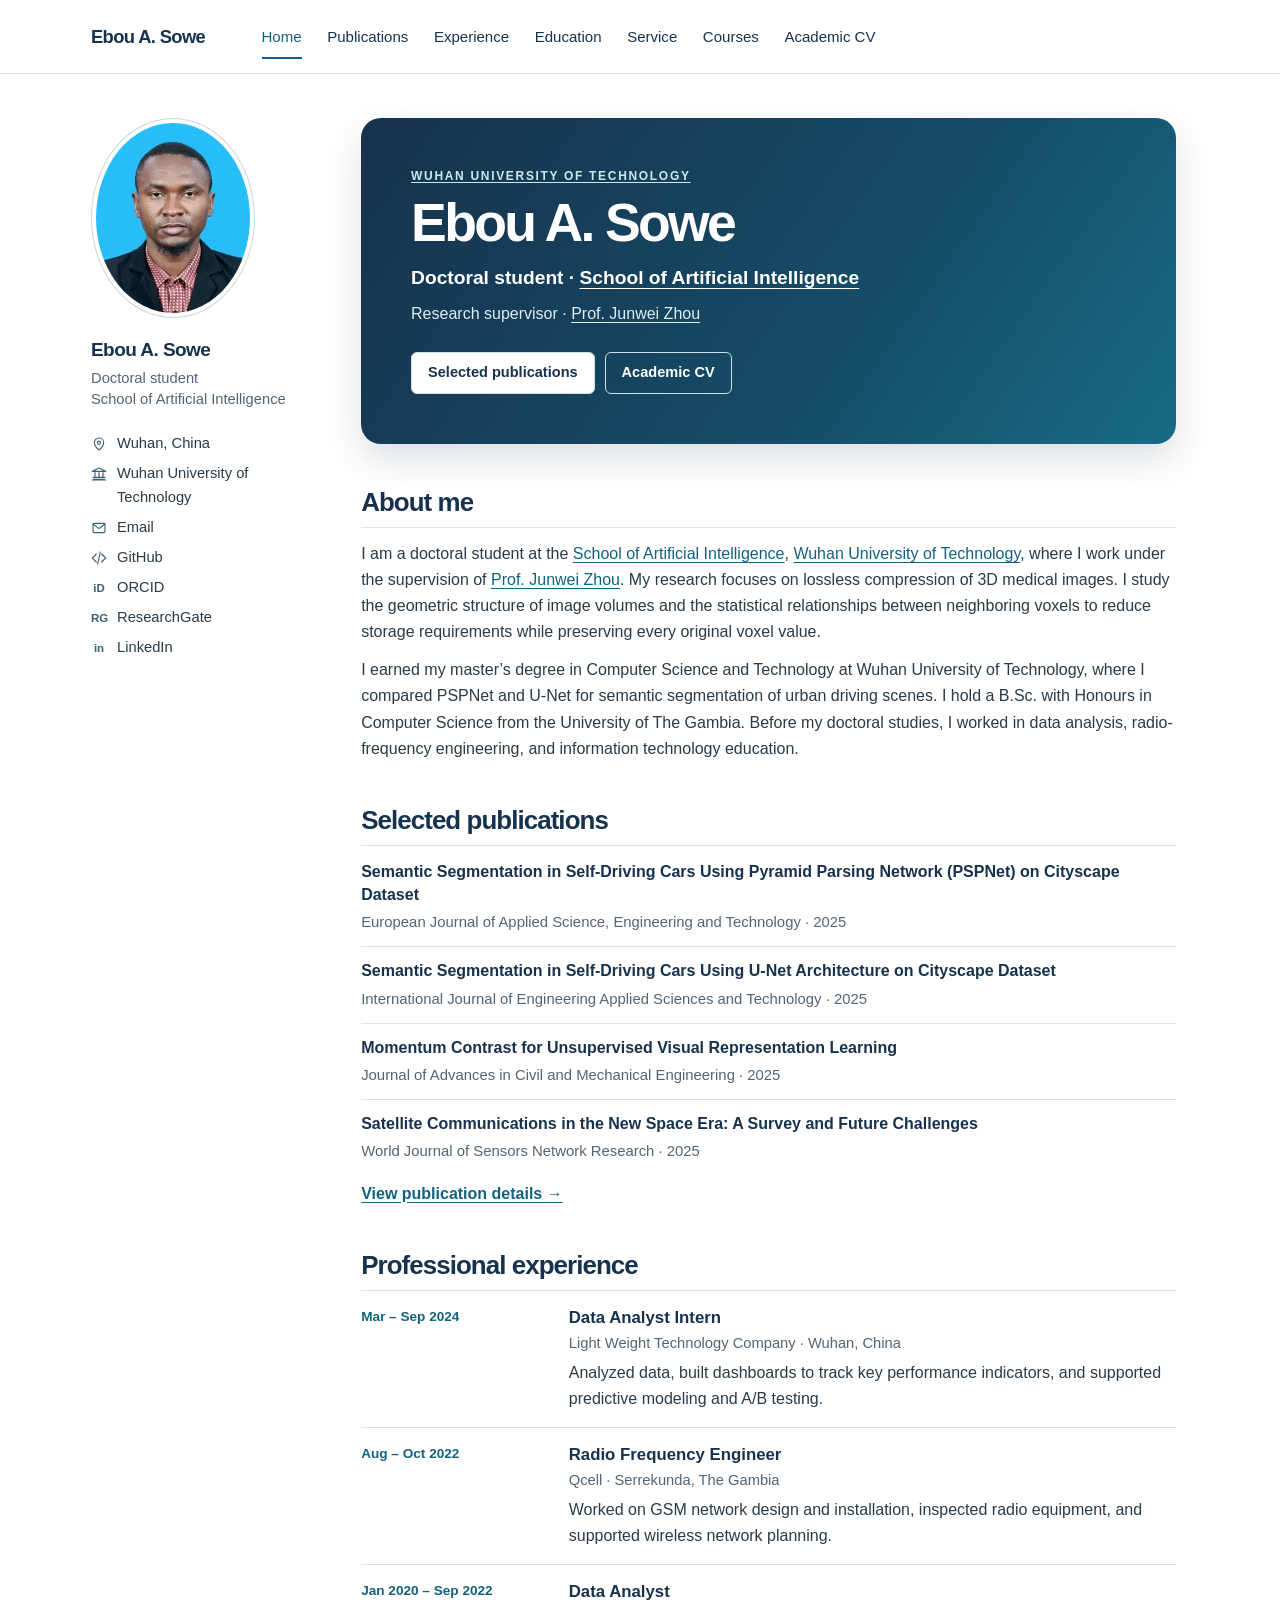
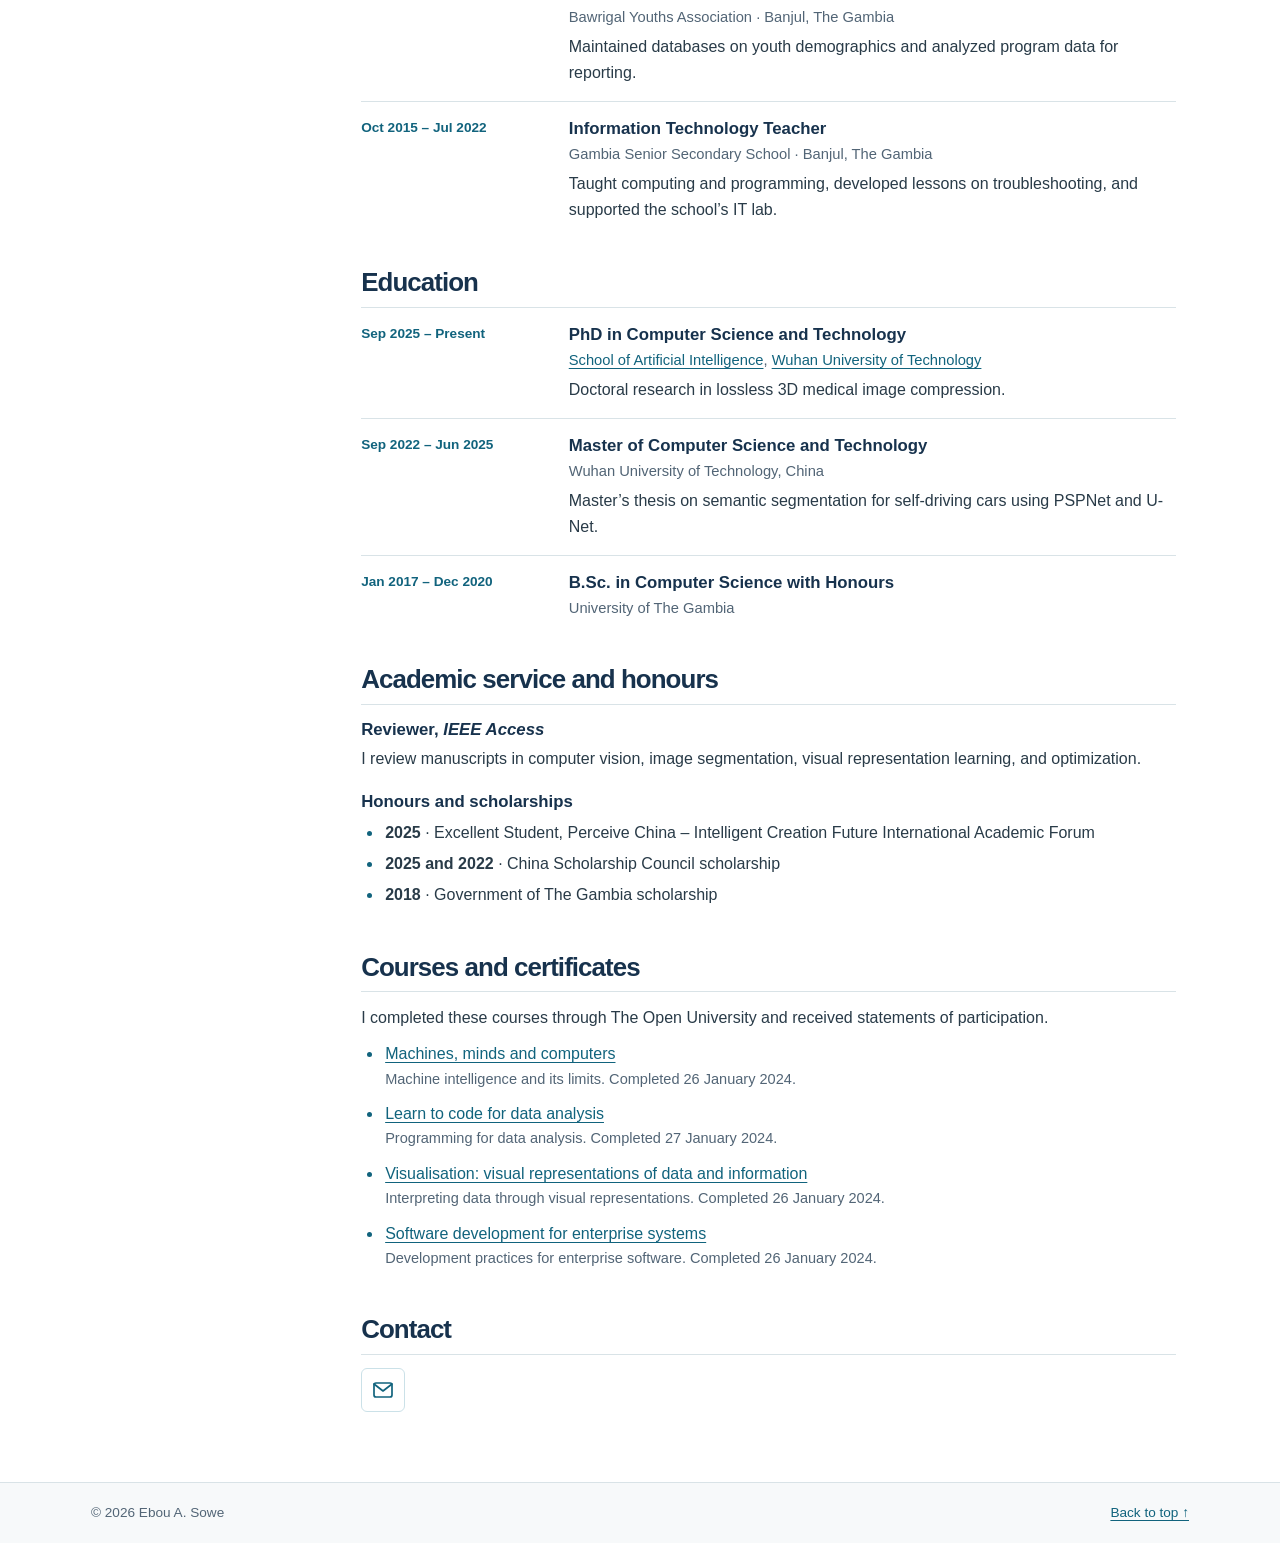
==== commit fbad8ad3: "Use a labeled envelope link in the homepage contact section" ====
--- a/index.html
+++ b/index.html
@@ -163,7 +163,9 @@
 
       <section id="contact" aria-labelledby="contact-title">
         <h2 id="contact-title">Contact</h2>
-        <p>For research enquiries, please email me at <a href="mailto:ebousowe50@gmail.com">ebousowe50@gmail.com</a>.</p>
+        <a class="button contact-email" href="mailto:ebousowe50@gmail.com" aria-label="Email Ebou A. Sowe" title="Email Ebou A. Sowe">
+          <svg class="icon" aria-hidden="true" focusable="false"><use href="assets/icons.svg#mail"></use></svg>
+        </a>
       </section>
     </main>
   </div>
--- a/assets/style.css
+++ b/assets/style.css
@@ -102,6 +102,9 @@
 .entry-date { font-size: 0.85rem; color: var(--link); font-weight: 650; font-variant-numeric: tabular-nums; }
 .entry-place { margin-top: 2px; color: var(--muted); font-size: 0.92rem; }
 .entry-place + p { margin-top: 4px; }
+.contact-email { width: 44px; height: 44px; padding: 0; }
+.contact-email .icon { width: 24px; height: 24px; flex: none; align-self: center; margin: 0; color: inherit; }
+
 .plain-list { margin: 6px 0 0; padding-left: 22px; }
 .plain-list li { padding-left: 2px; margin-block: 5px; }
 .plain-list li::marker { color: var(--link); }
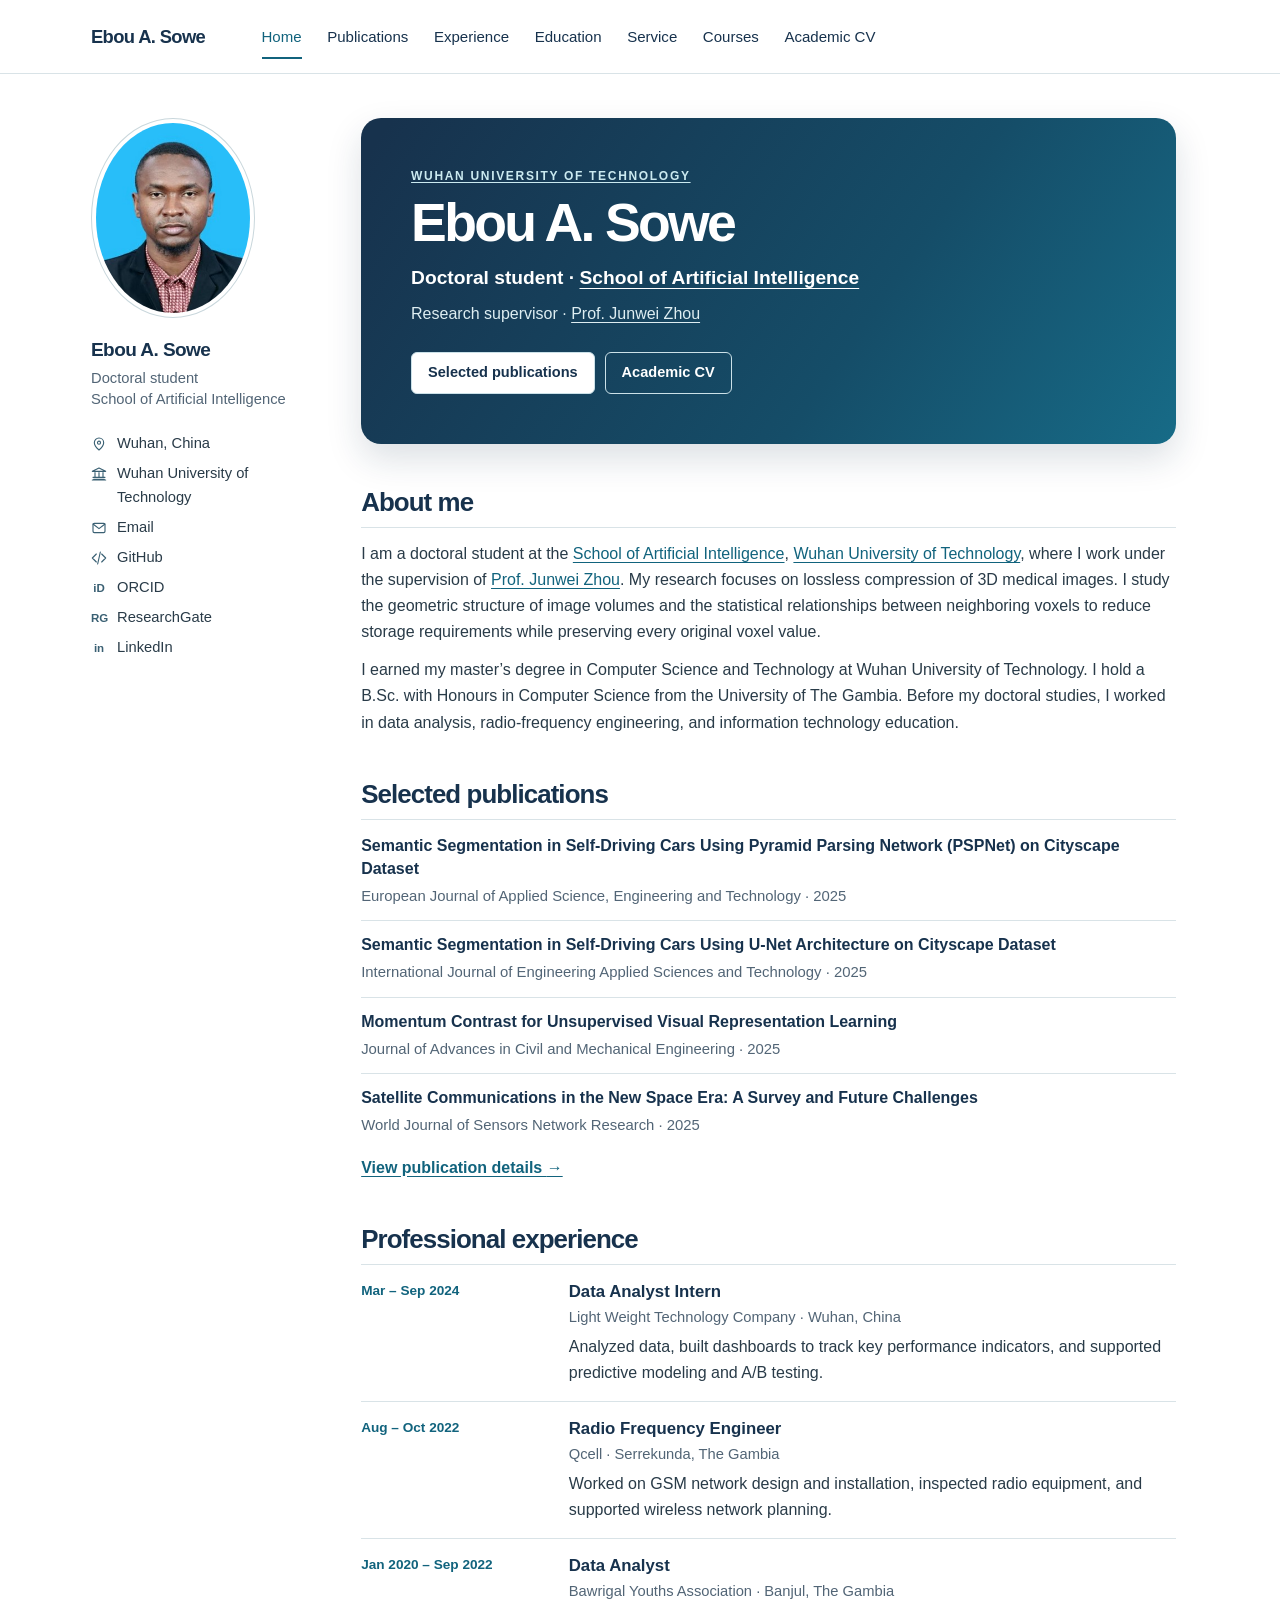
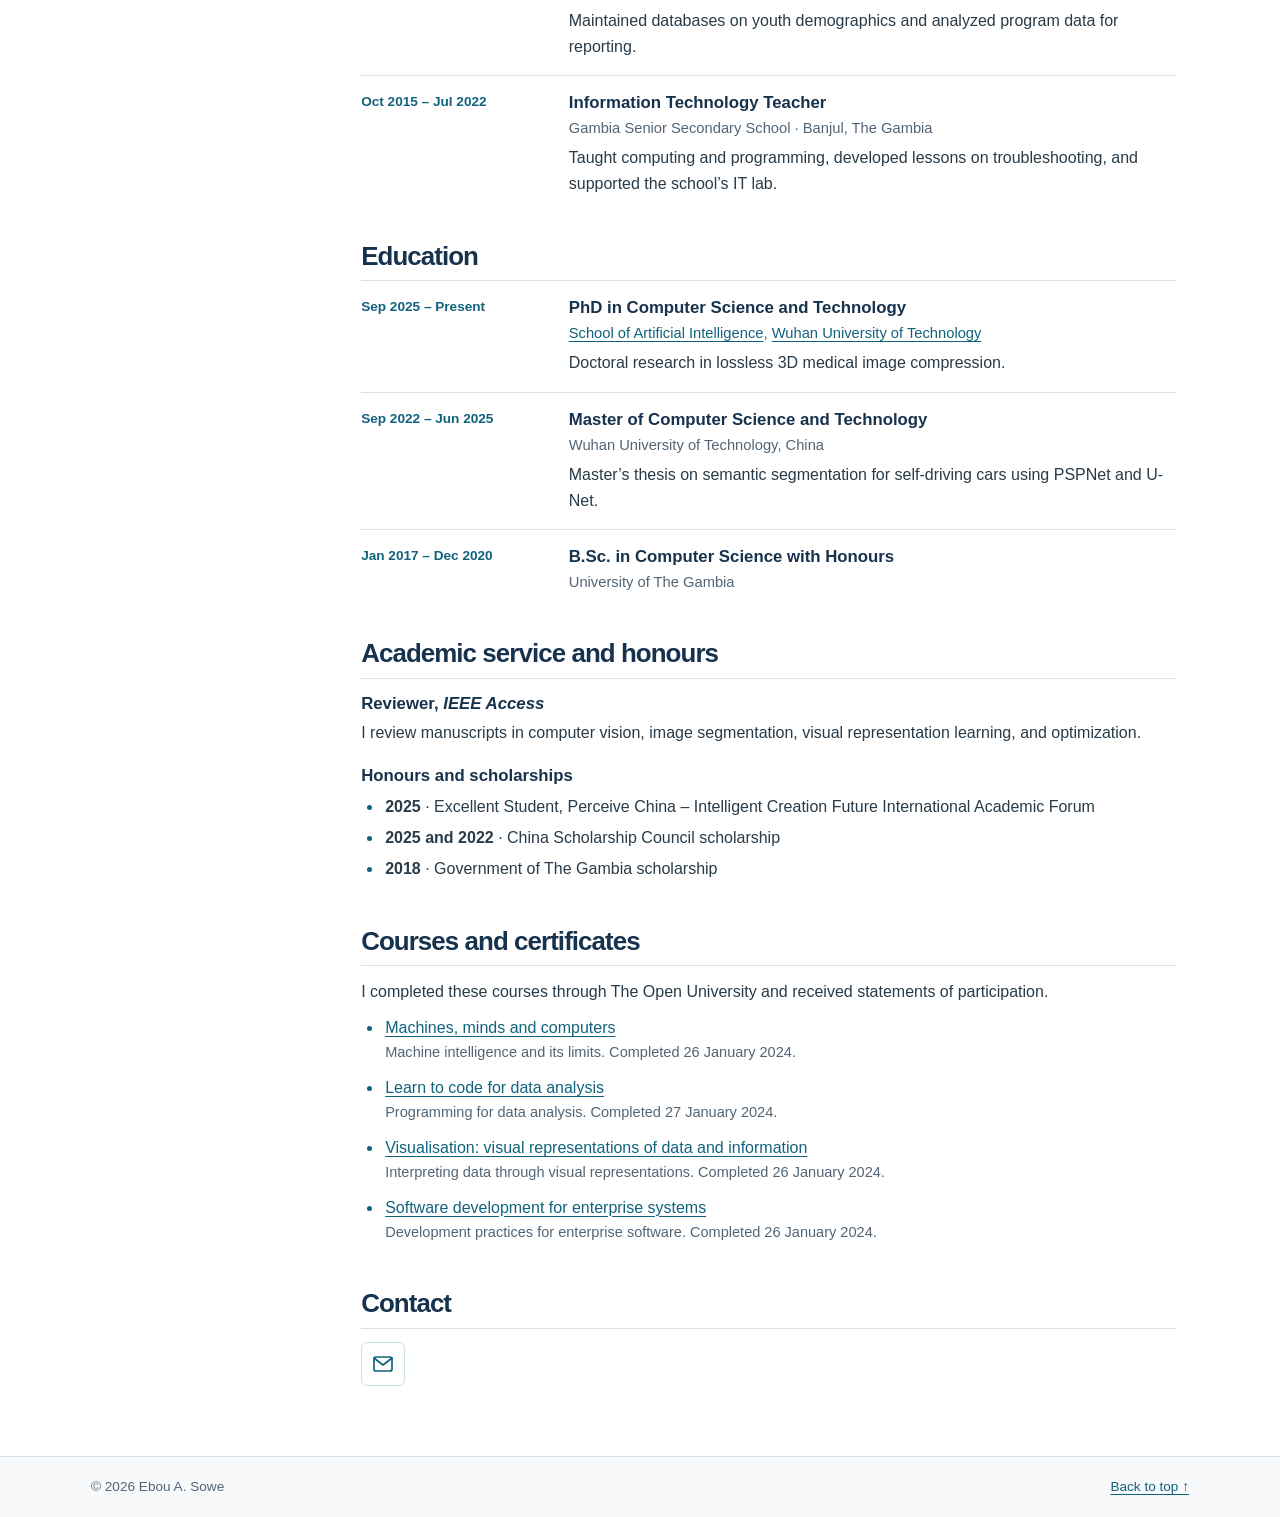
==== commit b8a54cf0: "Shorten the master’s degree sentence in the academic biography" ====
--- a/index.html
+++ b/index.html
@@ -67,7 +67,7 @@
       <section id="about" aria-labelledby="about-title">
         <h2 id="about-title">About me</h2>
         <p>I am a doctoral student at the <a href="https://csai.whut.edu.cn/">School of Artificial Intelligence</a>, <a href="https://www.whut.edu.cn/">Wuhan University of Technology</a>, where I work under the supervision of <a href="https://junwzhou.github.io/">Prof. Junwei Zhou</a>. My research focuses on lossless compression of 3D medical images. I study the geometric structure of image volumes and the statistical relationships between neighboring voxels to reduce storage requirements while preserving every original voxel value.</p>
-        <p>I earned my master’s degree in Computer Science and Technology at Wuhan University of Technology, where I compared PSPNet and U-Net for semantic segmentation of urban driving scenes. I hold a B.Sc. with Honours in Computer Science from the University of The Gambia. Before my doctoral studies, I worked in data analysis, radio-frequency engineering, and information technology education.</p>
+        <p>I earned my master’s degree in Computer Science and Technology at Wuhan University of Technology. I hold a B.Sc. with Honours in Computer Science from the University of The Gambia. Before my doctoral studies, I worked in data analysis, radio-frequency engineering, and information technology education.</p>
       </section>
 
       <section id="publications" aria-labelledby="publications-title">
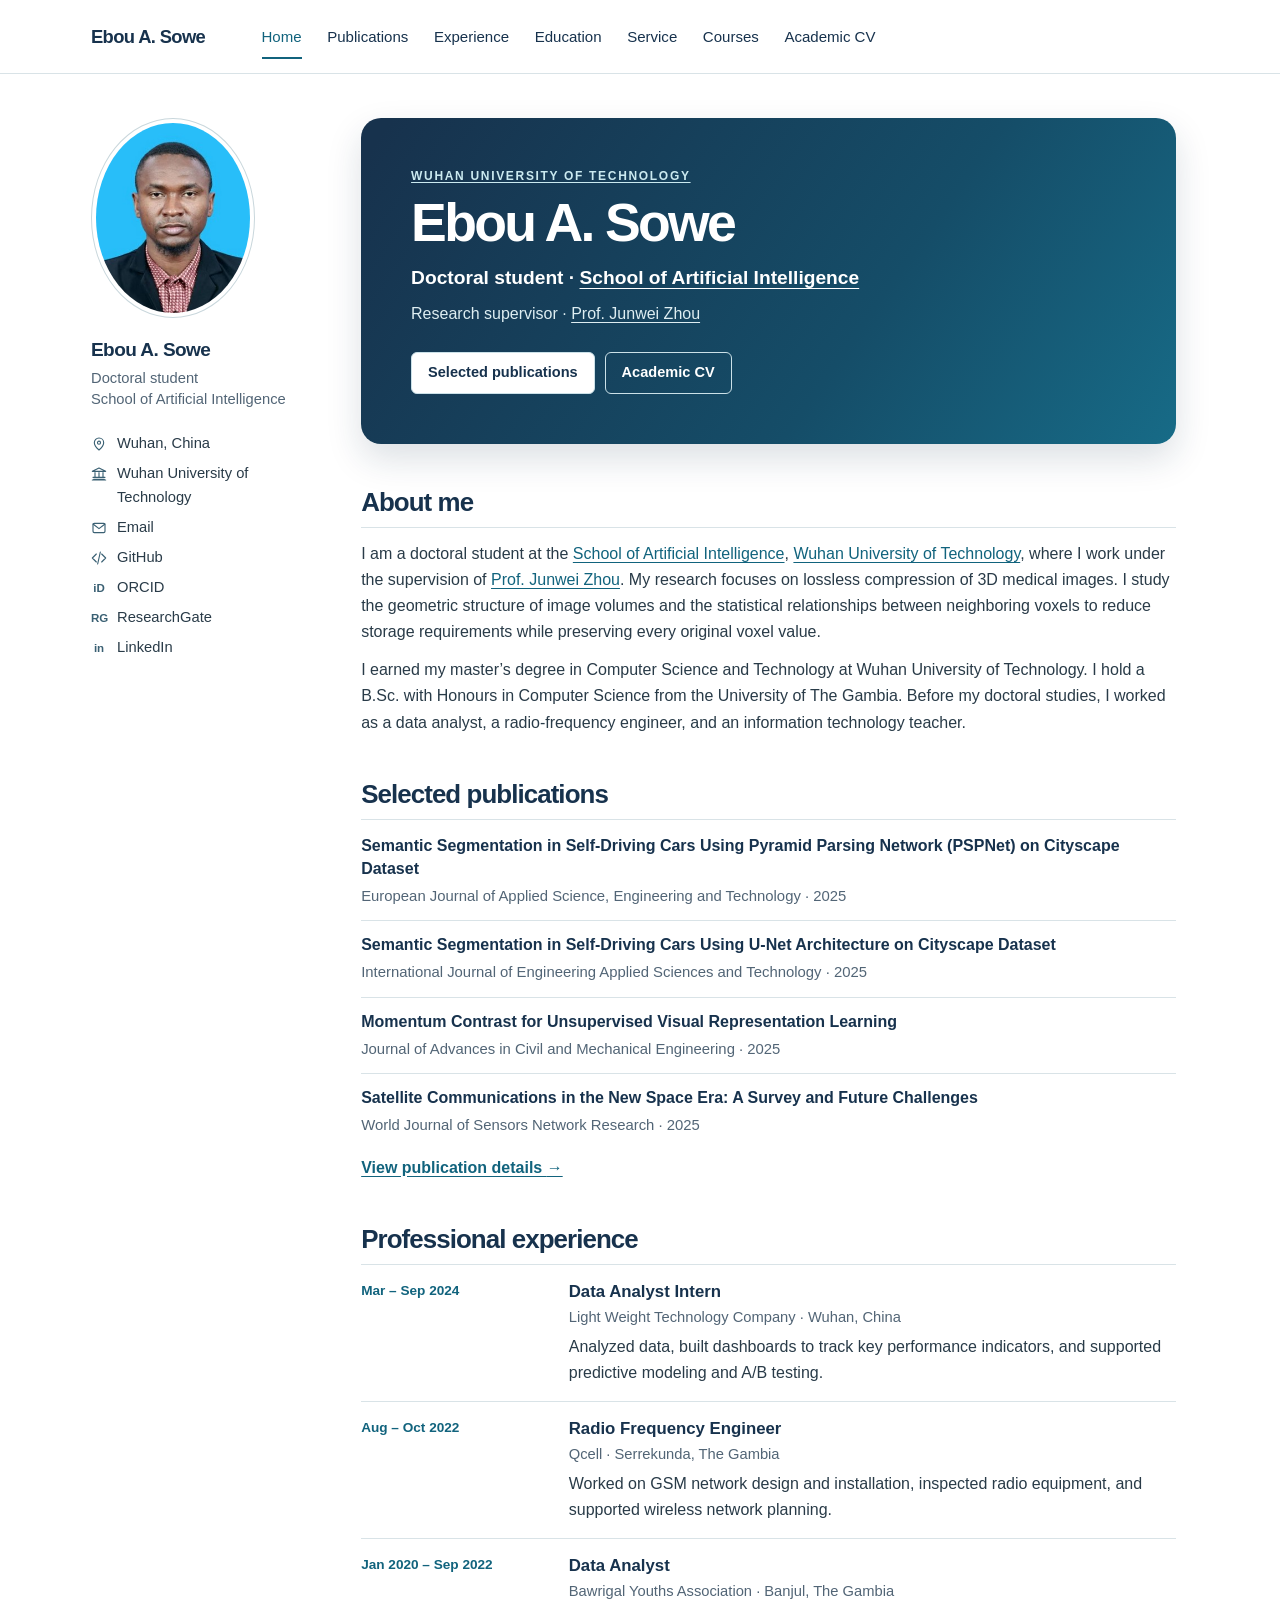
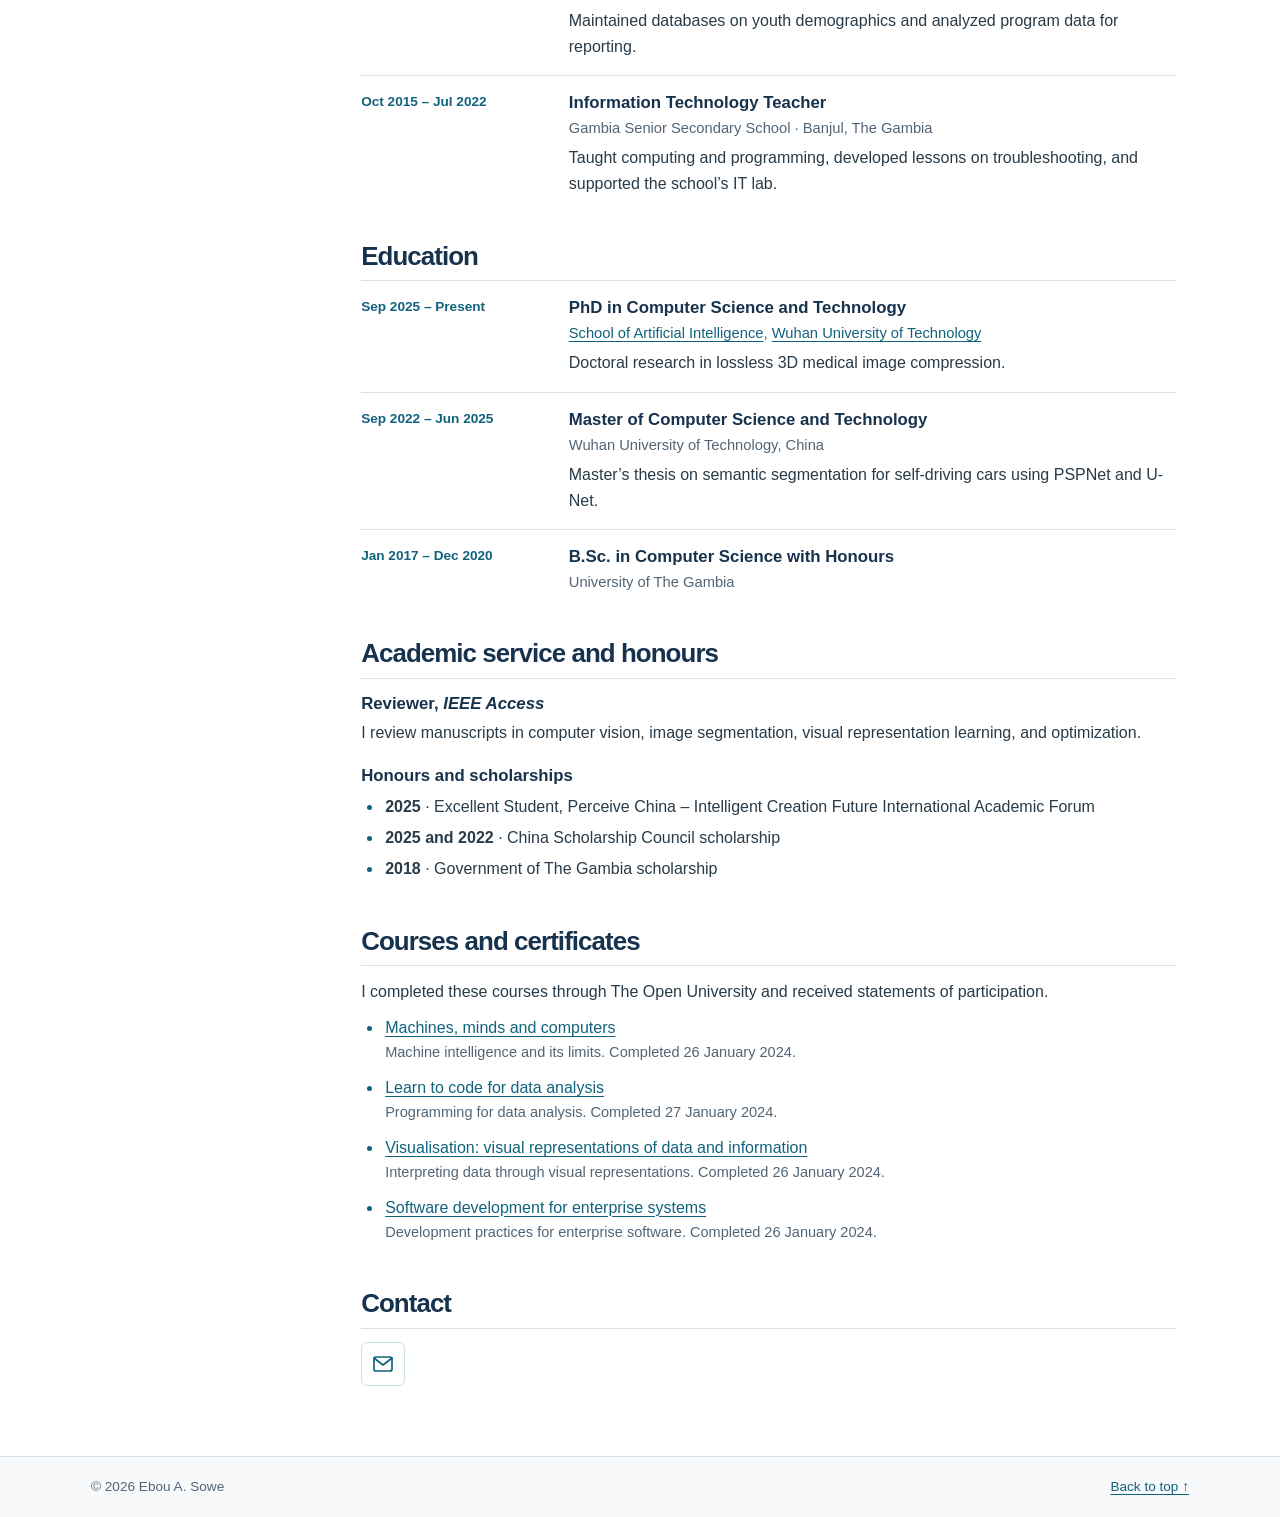
==== commit a2c6a3aa: "Identify the information technology teaching role in the biography" ====
--- a/index.html
+++ b/index.html
@@ -67,7 +67,7 @@
       <section id="about" aria-labelledby="about-title">
         <h2 id="about-title">About me</h2>
         <p>I am a doctoral student at the <a href="https://csai.whut.edu.cn/">School of Artificial Intelligence</a>, <a href="https://www.whut.edu.cn/">Wuhan University of Technology</a>, where I work under the supervision of <a href="https://junwzhou.github.io/">Prof. Junwei Zhou</a>. My research focuses on lossless compression of 3D medical images. I study the geometric structure of image volumes and the statistical relationships between neighboring voxels to reduce storage requirements while preserving every original voxel value.</p>
-        <p>I earned my master’s degree in Computer Science and Technology at Wuhan University of Technology. I hold a B.Sc. with Honours in Computer Science from the University of The Gambia. Before my doctoral studies, I worked in data analysis, radio-frequency engineering, and information technology education.</p>
+        <p>I earned my master’s degree in Computer Science and Technology at Wuhan University of Technology. I hold a B.Sc. with Honours in Computer Science from the University of The Gambia. Before my doctoral studies, I worked as a data analyst, a radio-frequency engineer, and an information technology teacher.</p>
       </section>
 
       <section id="publications" aria-labelledby="publications-title">
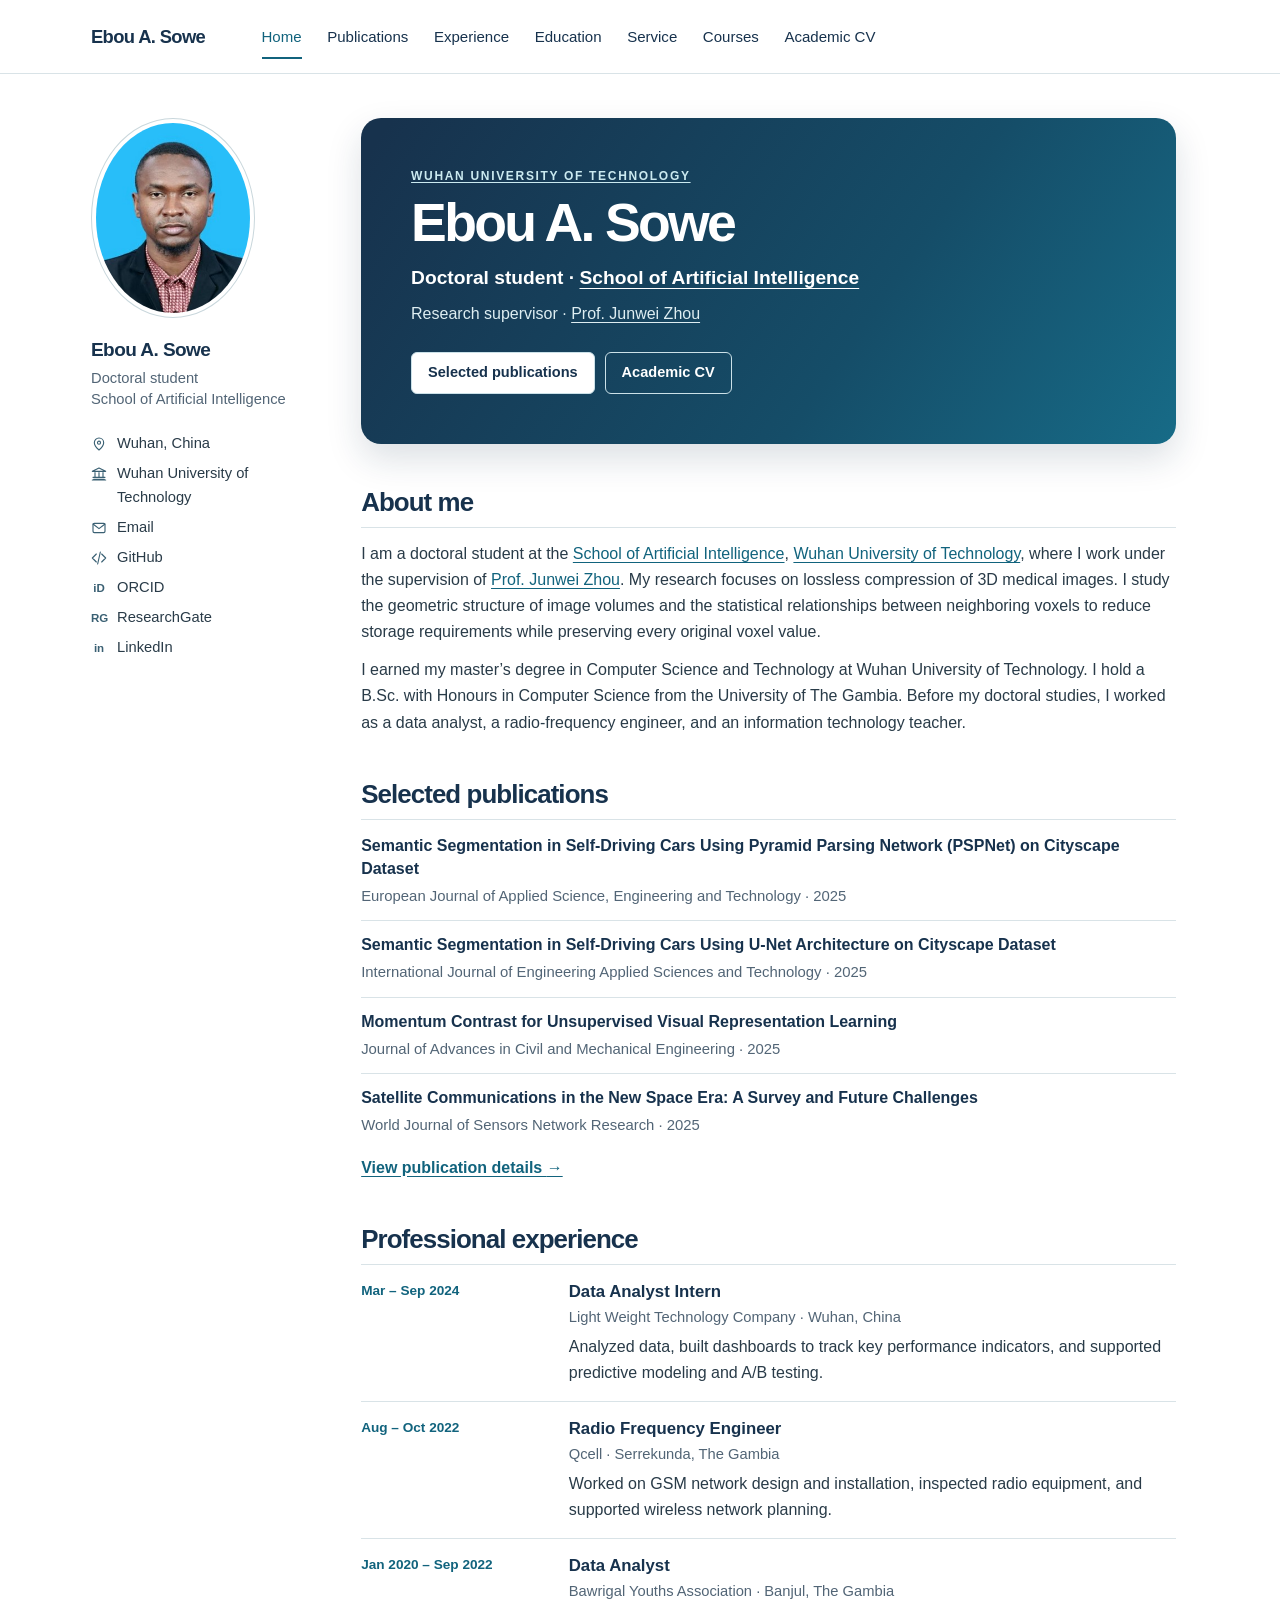
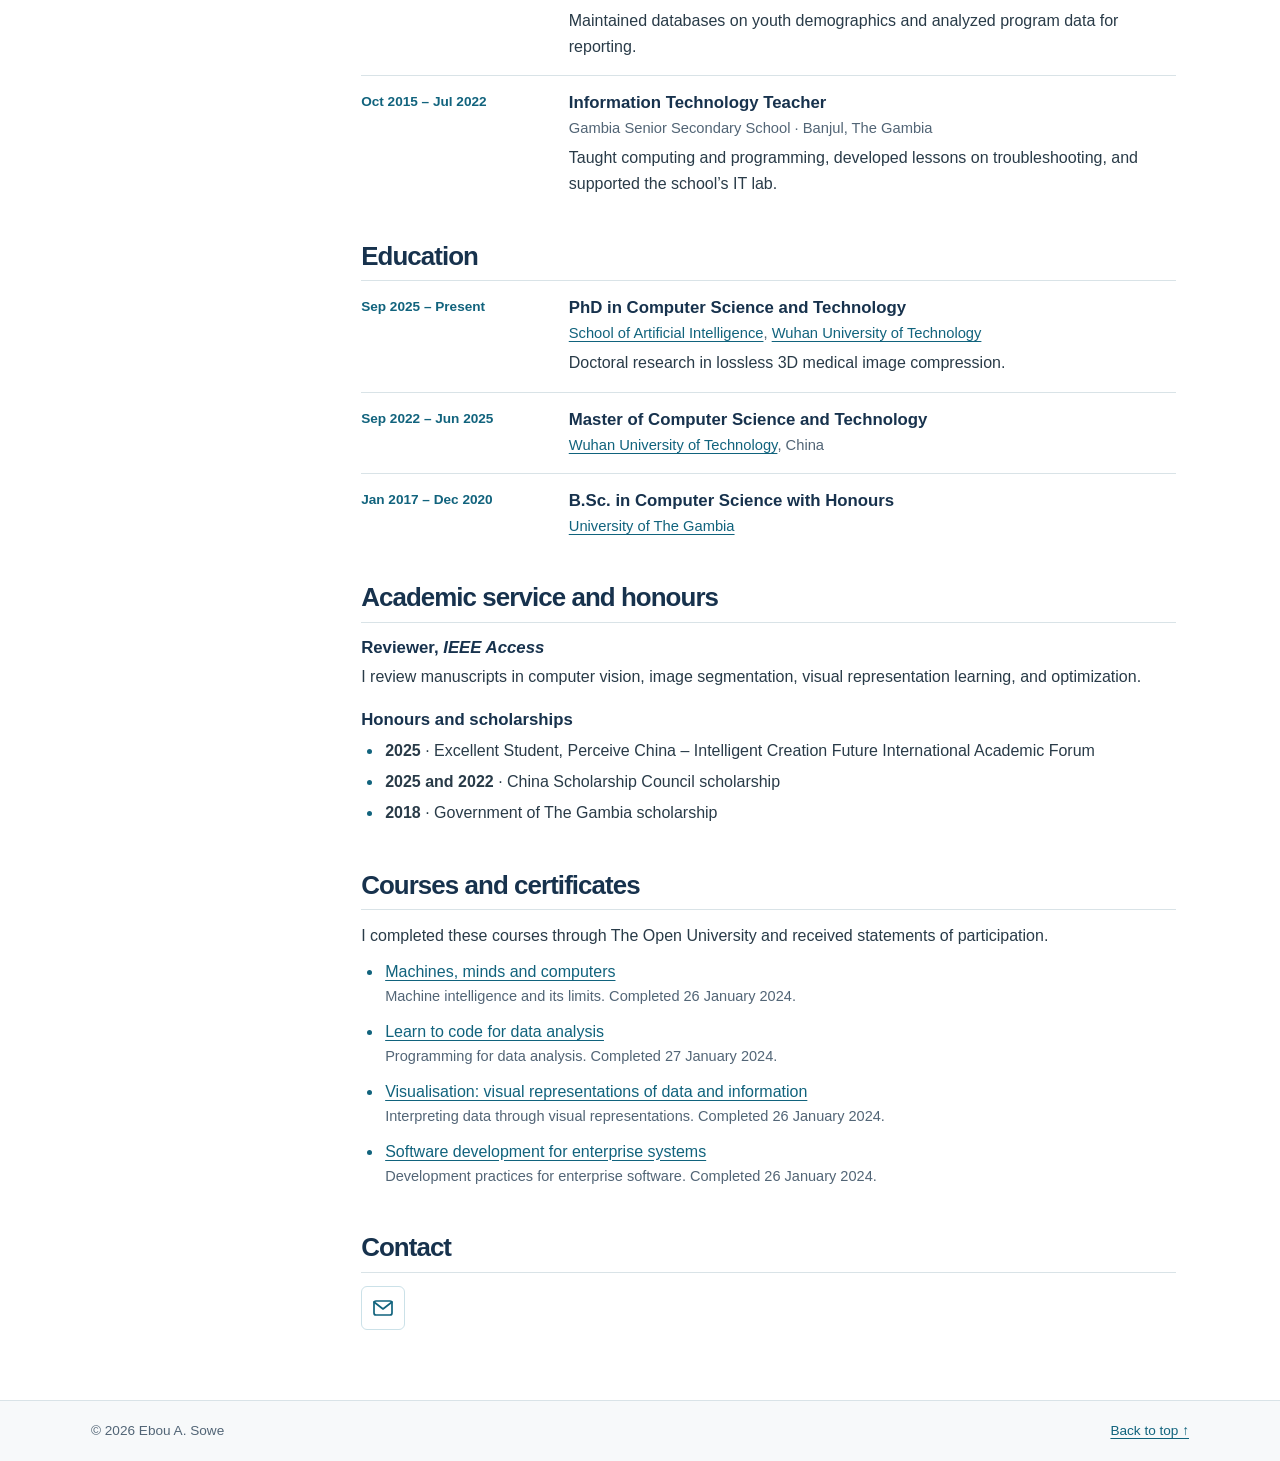
==== commit 54a147ef: "Link the universities and shorten the master's entry in Education" ====
--- a/index.html
+++ b/index.html
@@ -129,11 +129,10 @@
           </div></li>
           <li class="entry"><p class="entry-date">Sep 2022 – Jun 2025</p><div>
             <h3>Master of Computer Science and Technology</h3>
-            <p class="entry-place">Wuhan University of Technology, China</p>
-            <p>Master’s thesis on semantic segmentation for self-driving cars using PSPNet and U-Net.</p>
+            <p class="entry-place"><a href="https://www.whut.edu.cn/">Wuhan University of Technology</a>, China</p>
           </div></li>
           <li class="entry"><p class="entry-date">Jan 2017 – Dec 2020</p><div>
-            <h3>B.Sc. in Computer Science with Honours</h3><p class="entry-place">University of The Gambia</p>
+            <h3>B.Sc. in Computer Science with Honours</h3><p class="entry-place"><a href="https://www.utg.edu.gm/">University of The Gambia</a></p>
           </div></li>
         </ul>
       </section>
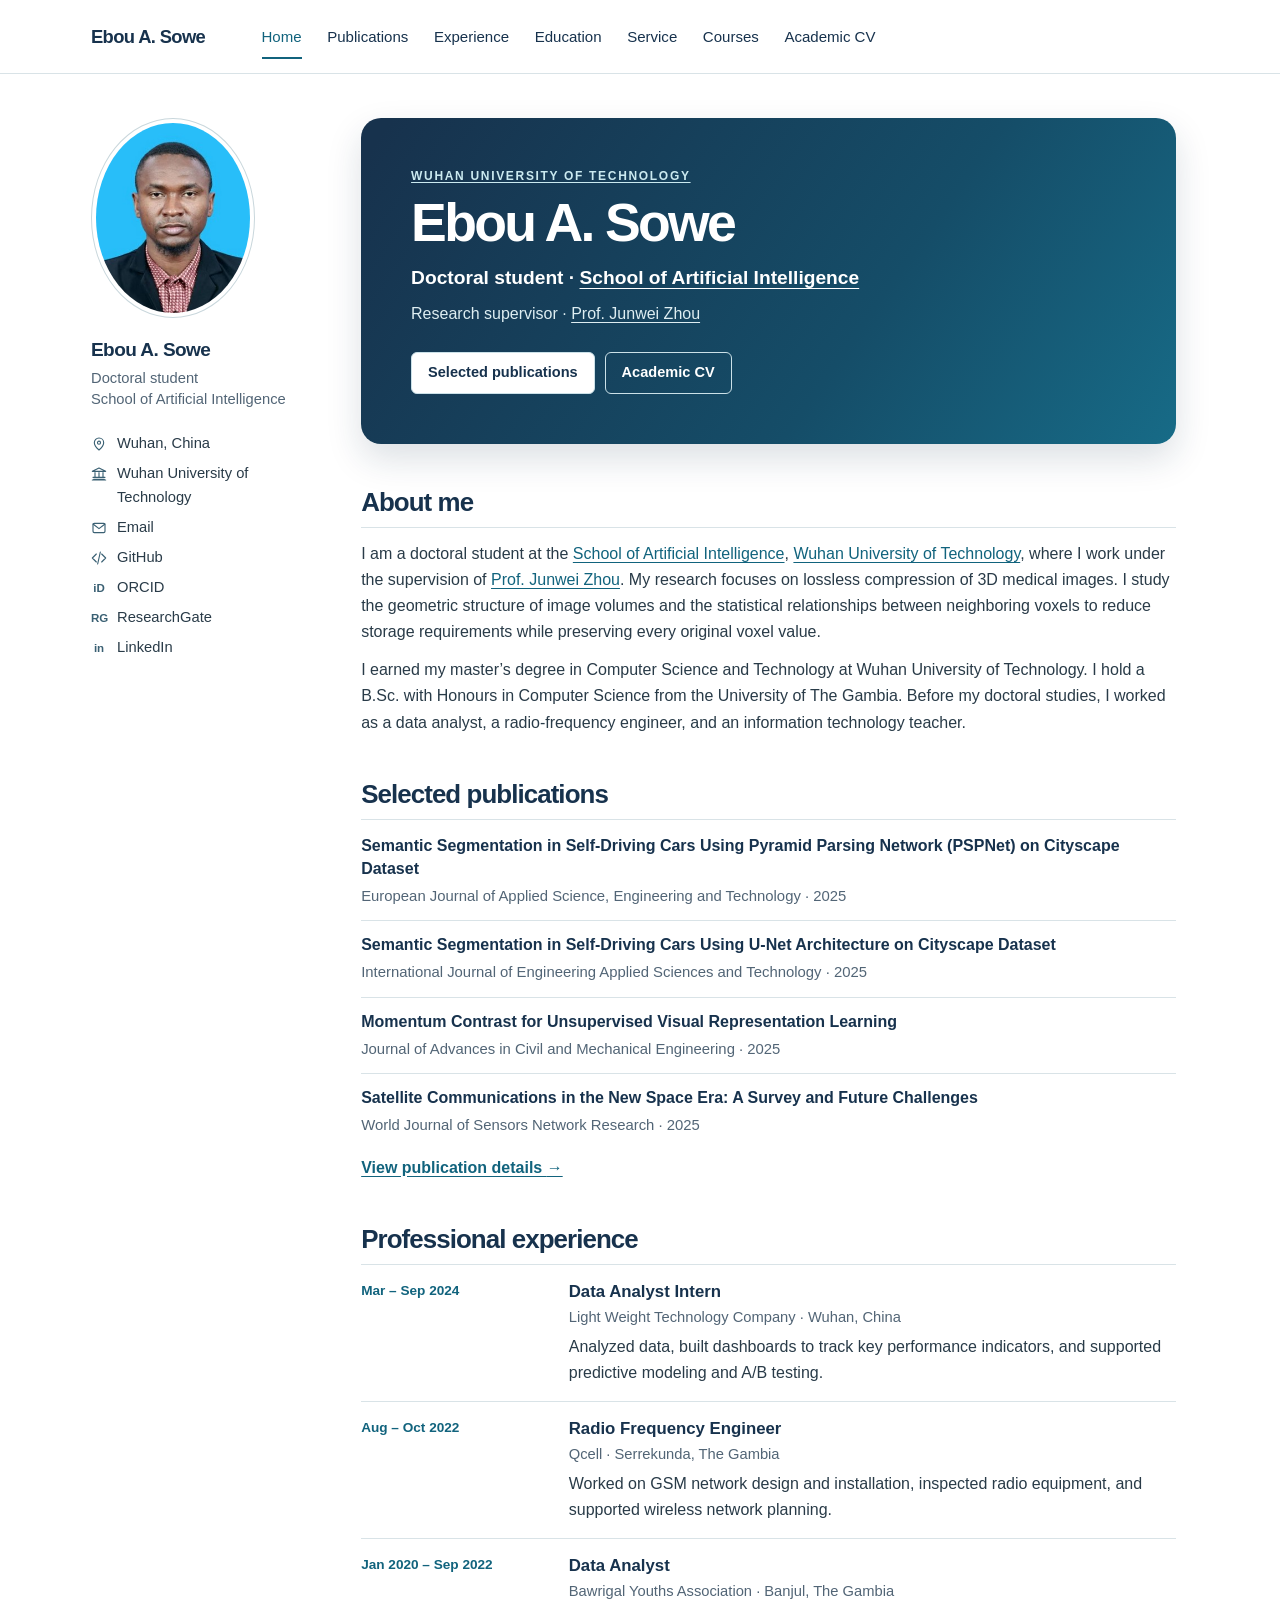
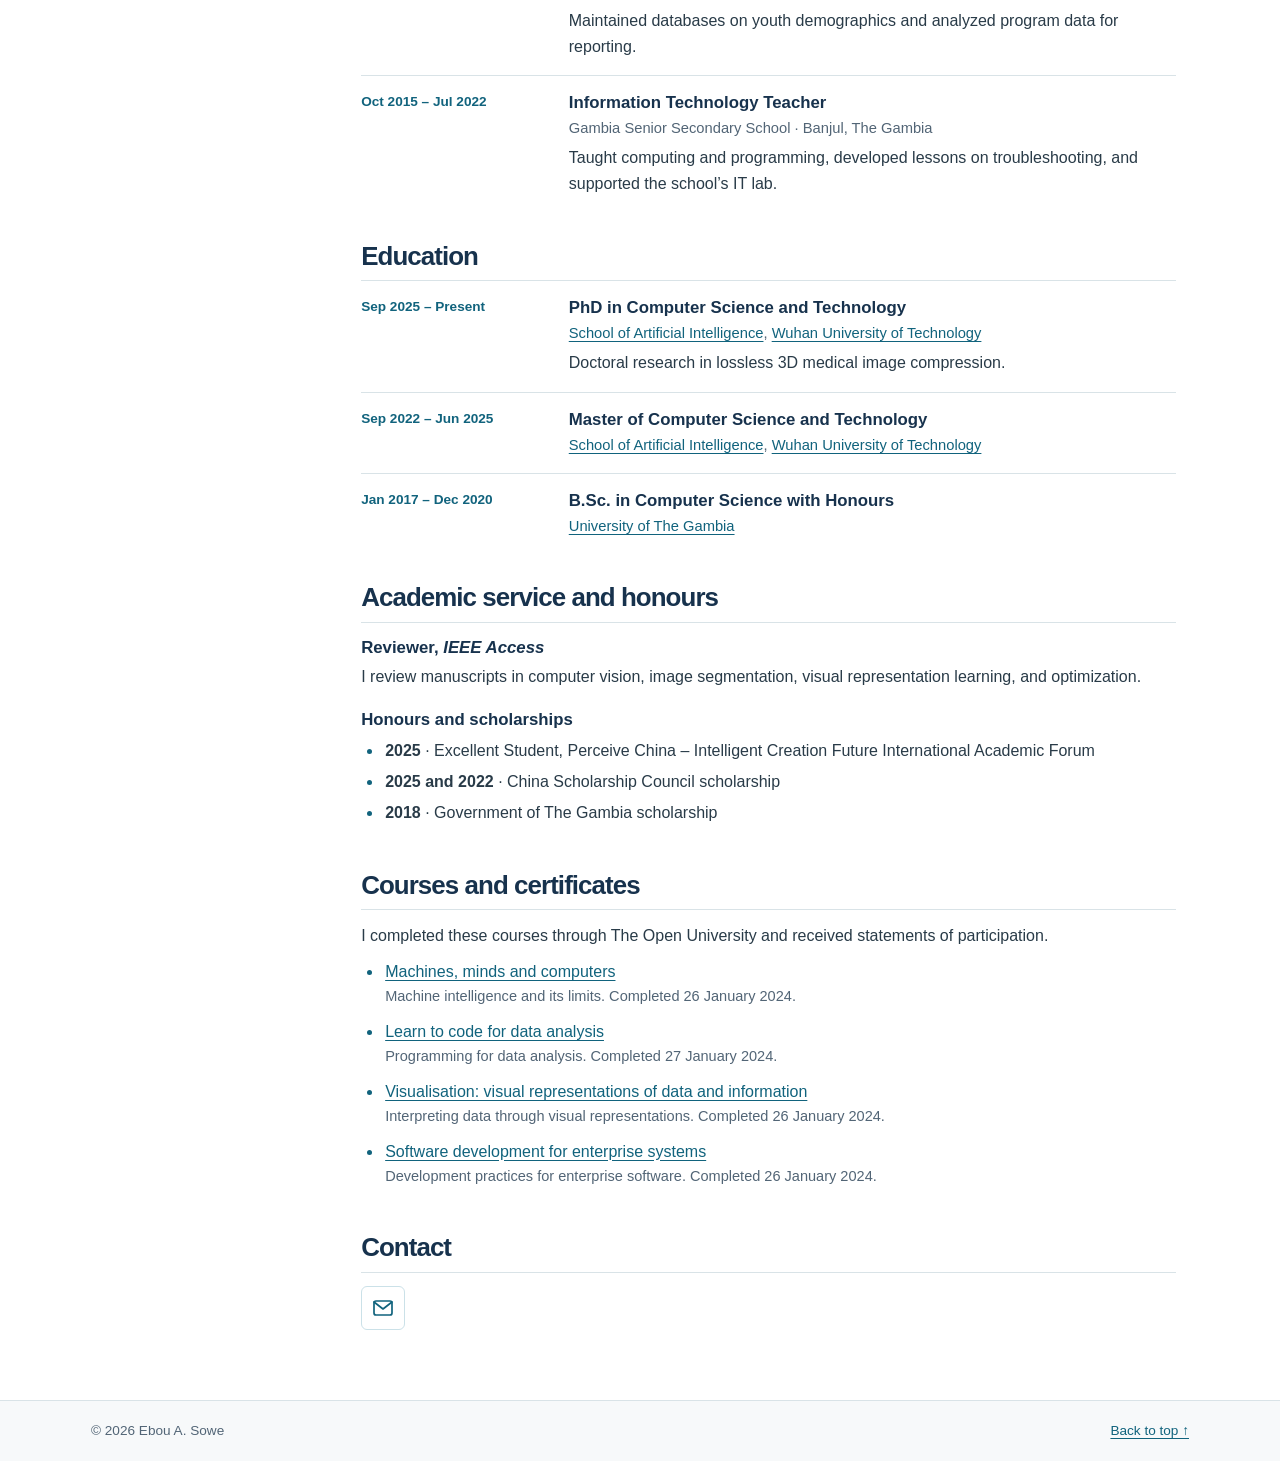
==== commit 3ae787a9: "List the School of Artificial Intelligence for the master's degree" ====
--- a/index.html
+++ b/index.html
@@ -129,7 +129,7 @@
           </div></li>
           <li class="entry"><p class="entry-date">Sep 2022 – Jun 2025</p><div>
             <h3>Master of Computer Science and Technology</h3>
-            <p class="entry-place"><a href="https://www.whut.edu.cn/">Wuhan University of Technology</a>, China</p>
+            <p class="entry-place"><a href="https://csai.whut.edu.cn/">School of Artificial Intelligence</a>, <a href="https://www.whut.edu.cn/">Wuhan University of Technology</a></p>
           </div></li>
           <li class="entry"><p class="entry-date">Jan 2017 – Dec 2020</p><div>
             <h3>B.Sc. in Computer Science with Honours</h3><p class="entry-place"><a href="https://www.utg.edu.gm/">University of The Gambia</a></p>
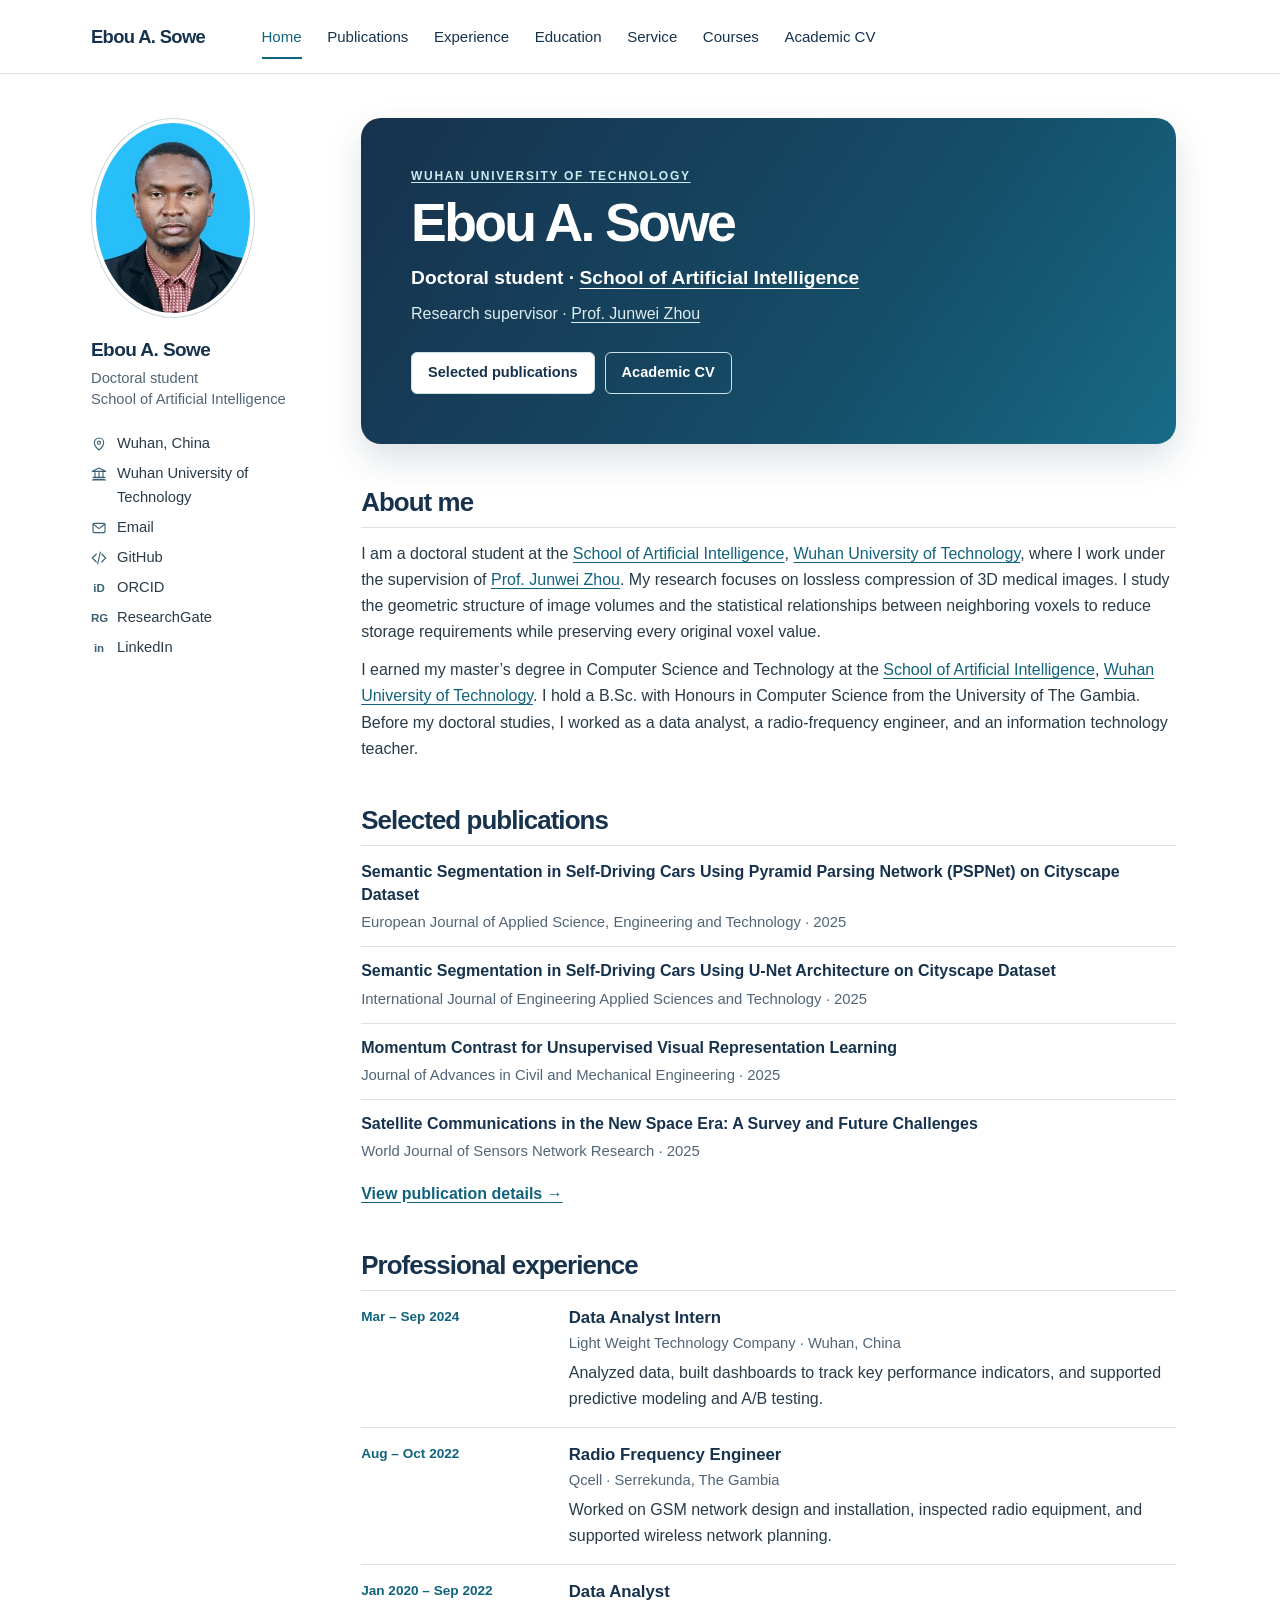
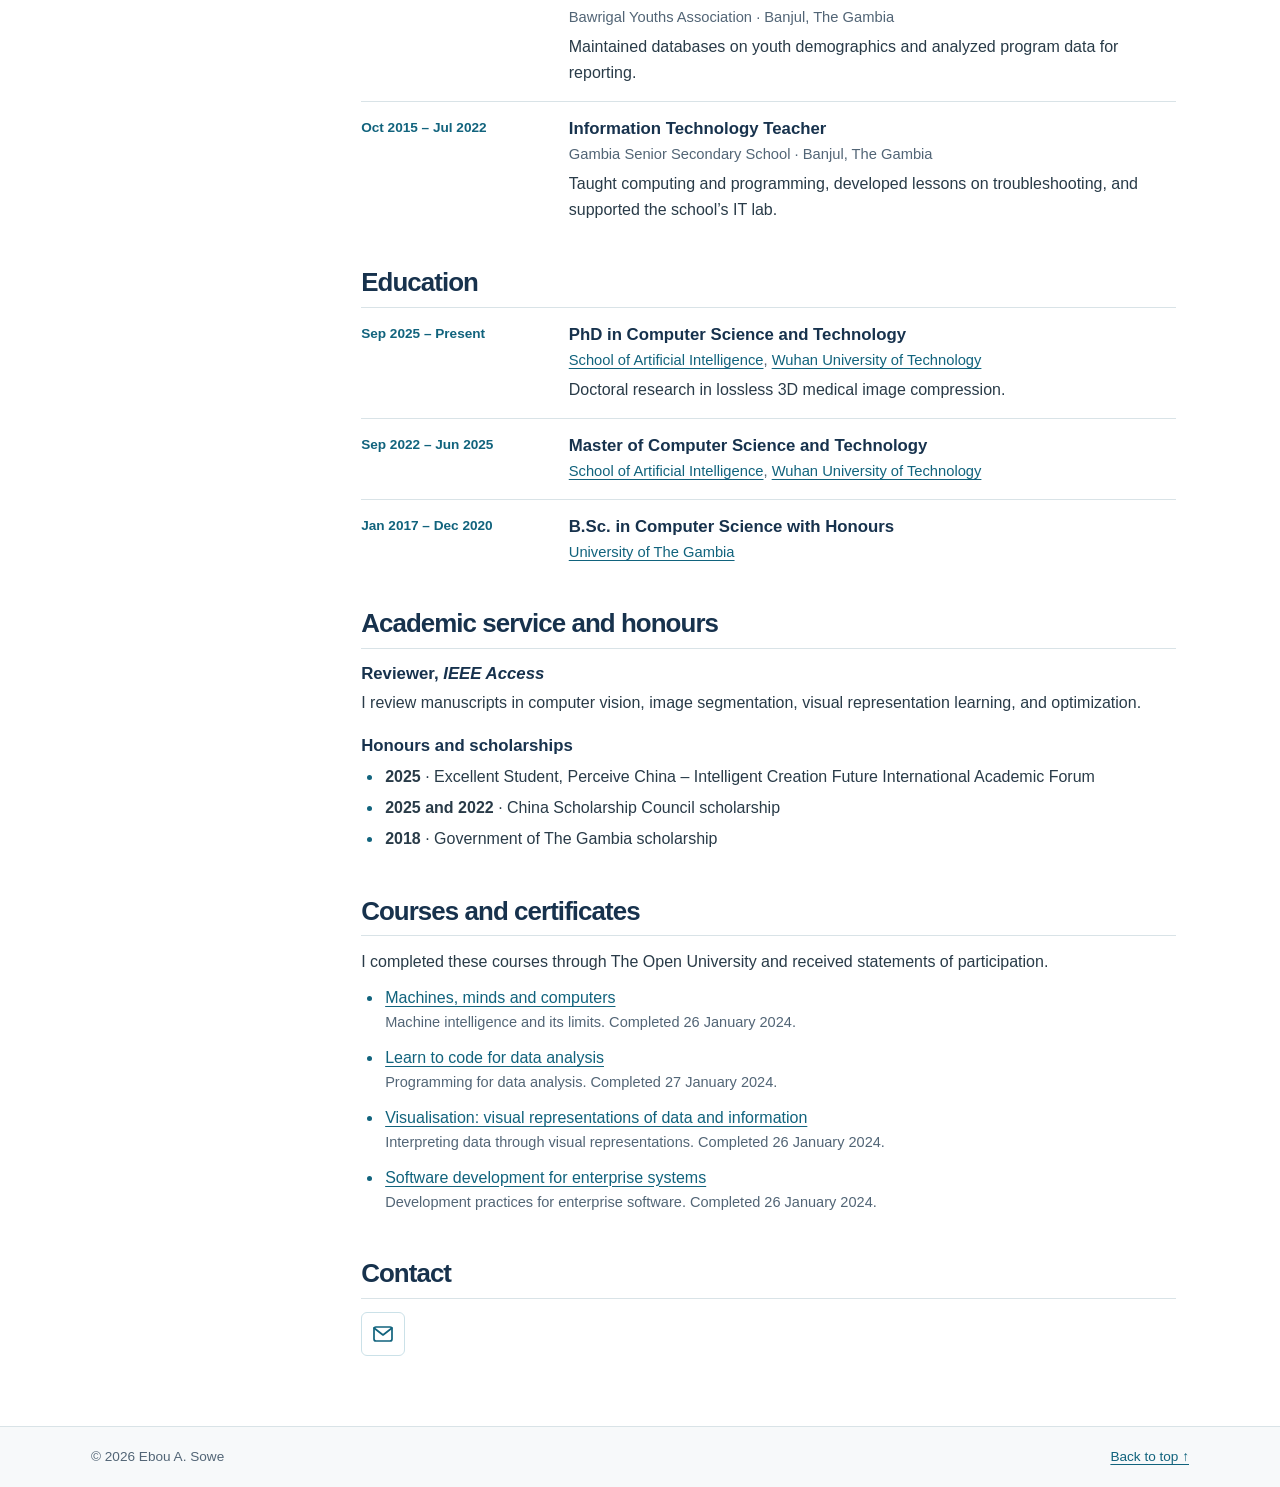
==== commit e7b58bc9: "Link the master's school and university in the bio and CV" ====
--- a/index.html
+++ b/index.html
@@ -67,7 +67,7 @@
       <section id="about" aria-labelledby="about-title">
         <h2 id="about-title">About me</h2>
         <p>I am a doctoral student at the <a href="https://csai.whut.edu.cn/">School of Artificial Intelligence</a>, <a href="https://www.whut.edu.cn/">Wuhan University of Technology</a>, where I work under the supervision of <a href="https://junwzhou.github.io/">Prof. Junwei Zhou</a>. My research focuses on lossless compression of 3D medical images. I study the geometric structure of image volumes and the statistical relationships between neighboring voxels to reduce storage requirements while preserving every original voxel value.</p>
-        <p>I earned my master’s degree in Computer Science and Technology at Wuhan University of Technology. I hold a B.Sc. with Honours in Computer Science from the University of The Gambia. Before my doctoral studies, I worked as a data analyst, a radio-frequency engineer, and an information technology teacher.</p>
+        <p>I earned my master’s degree in Computer Science and Technology at the <a href="https://csai.whut.edu.cn/">School of Artificial Intelligence</a>, <a href="https://www.whut.edu.cn/">Wuhan University of Technology</a>. I hold a B.Sc. with Honours in Computer Science from the University of The Gambia. Before my doctoral studies, I worked as a data analyst, a radio-frequency engineer, and an information technology teacher.</p>
       </section>
 
       <section id="publications" aria-labelledby="publications-title">
